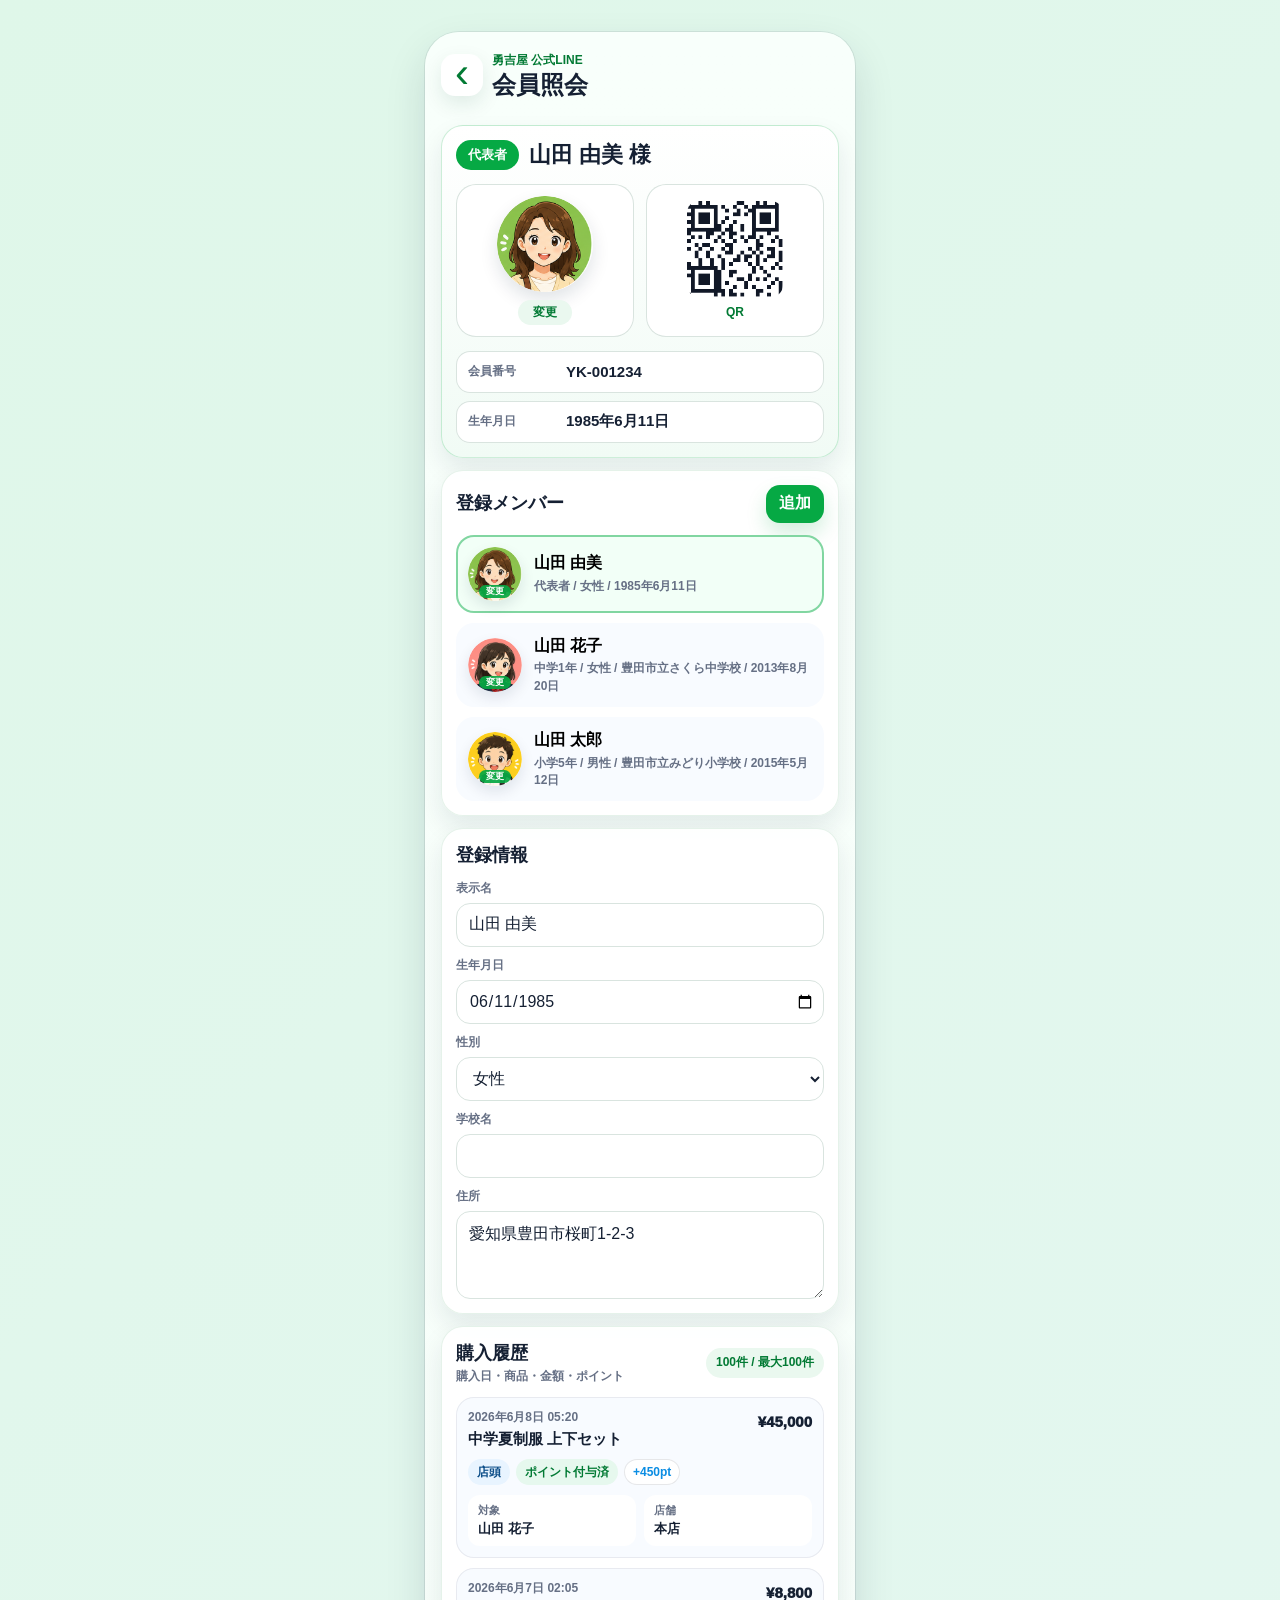
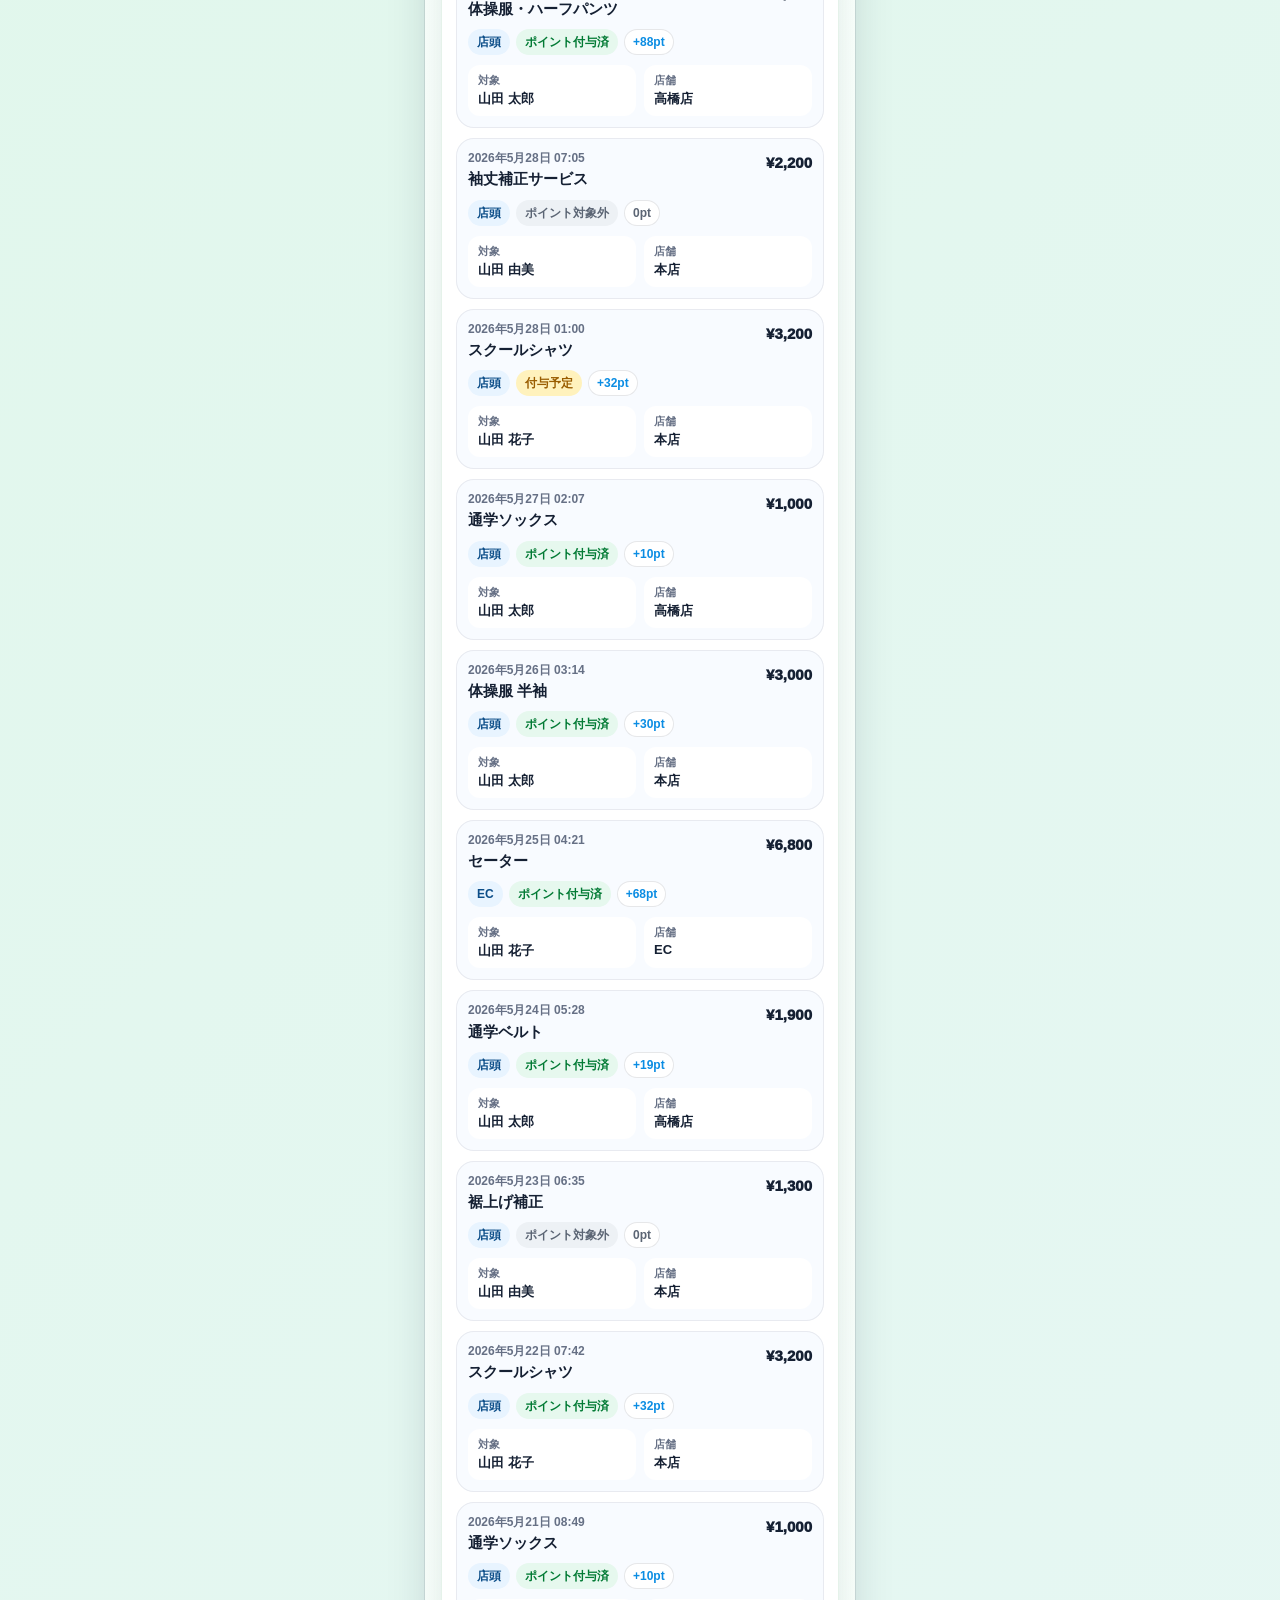
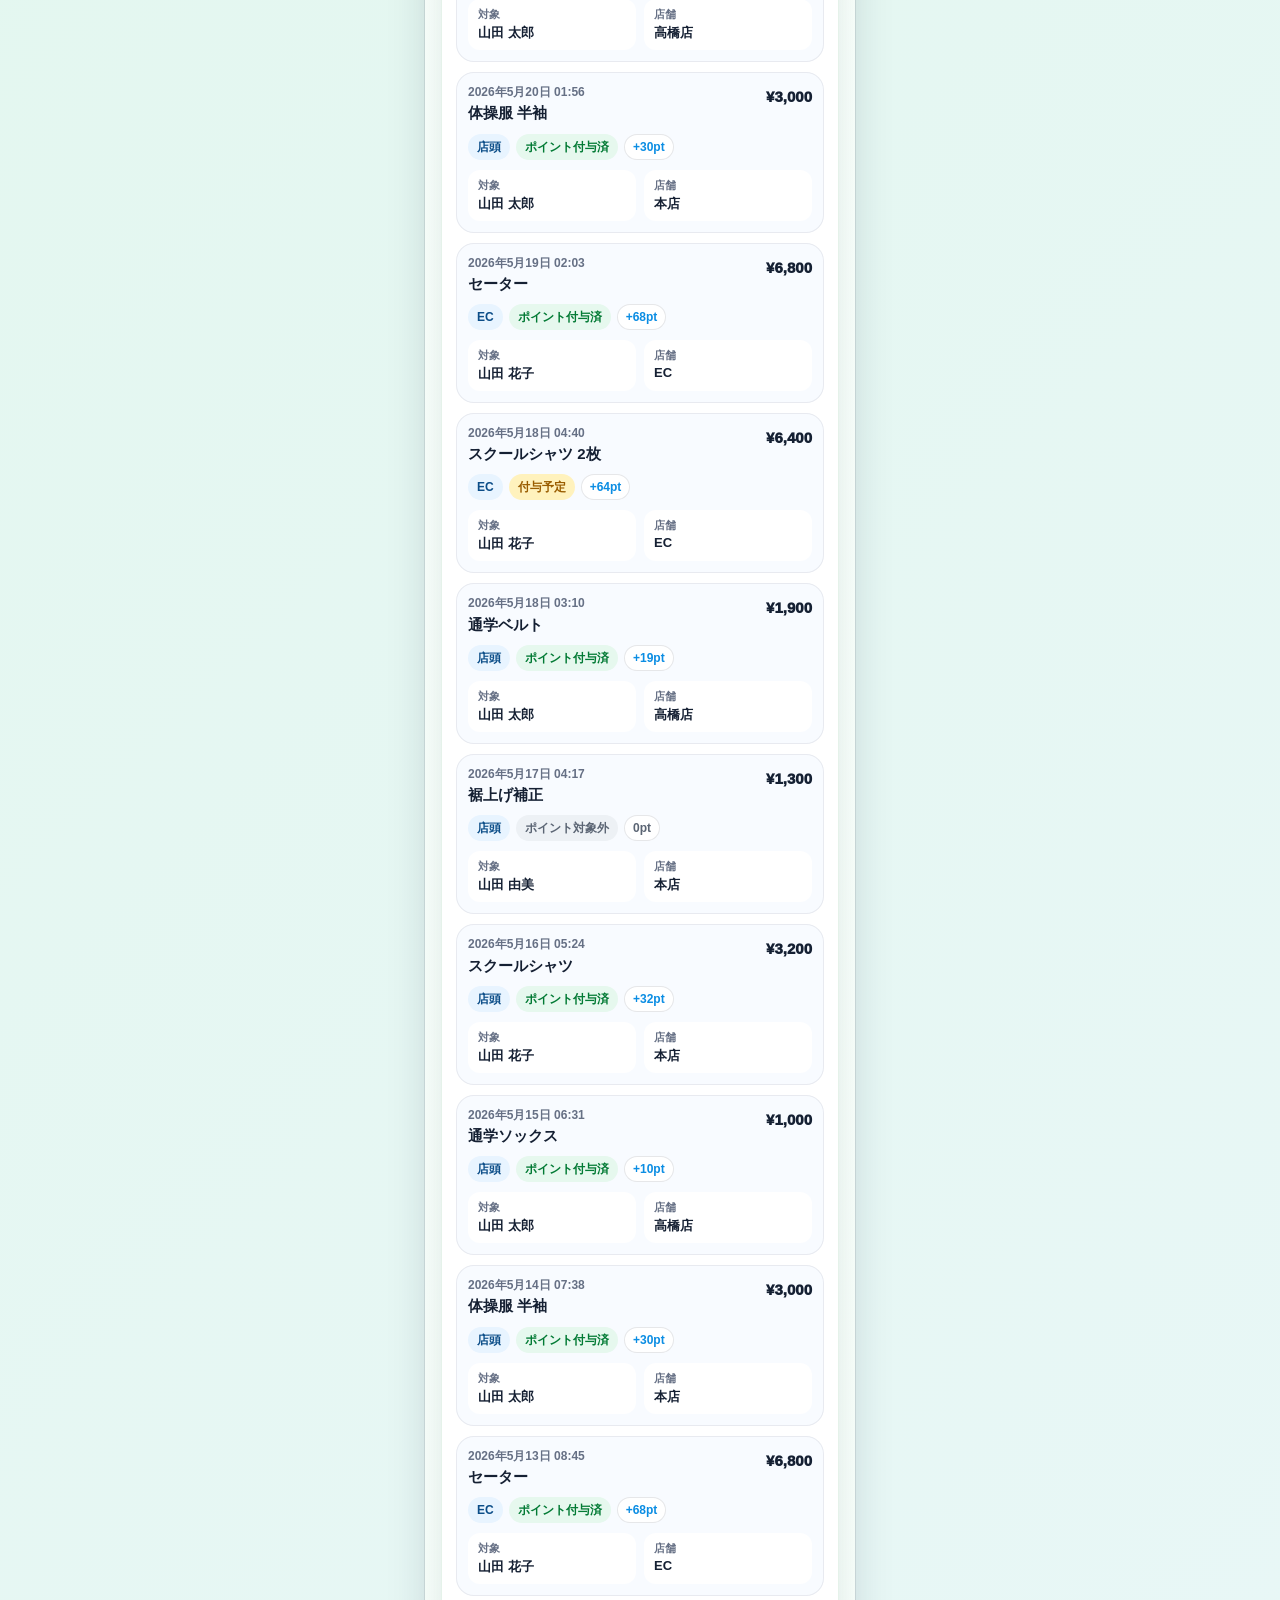
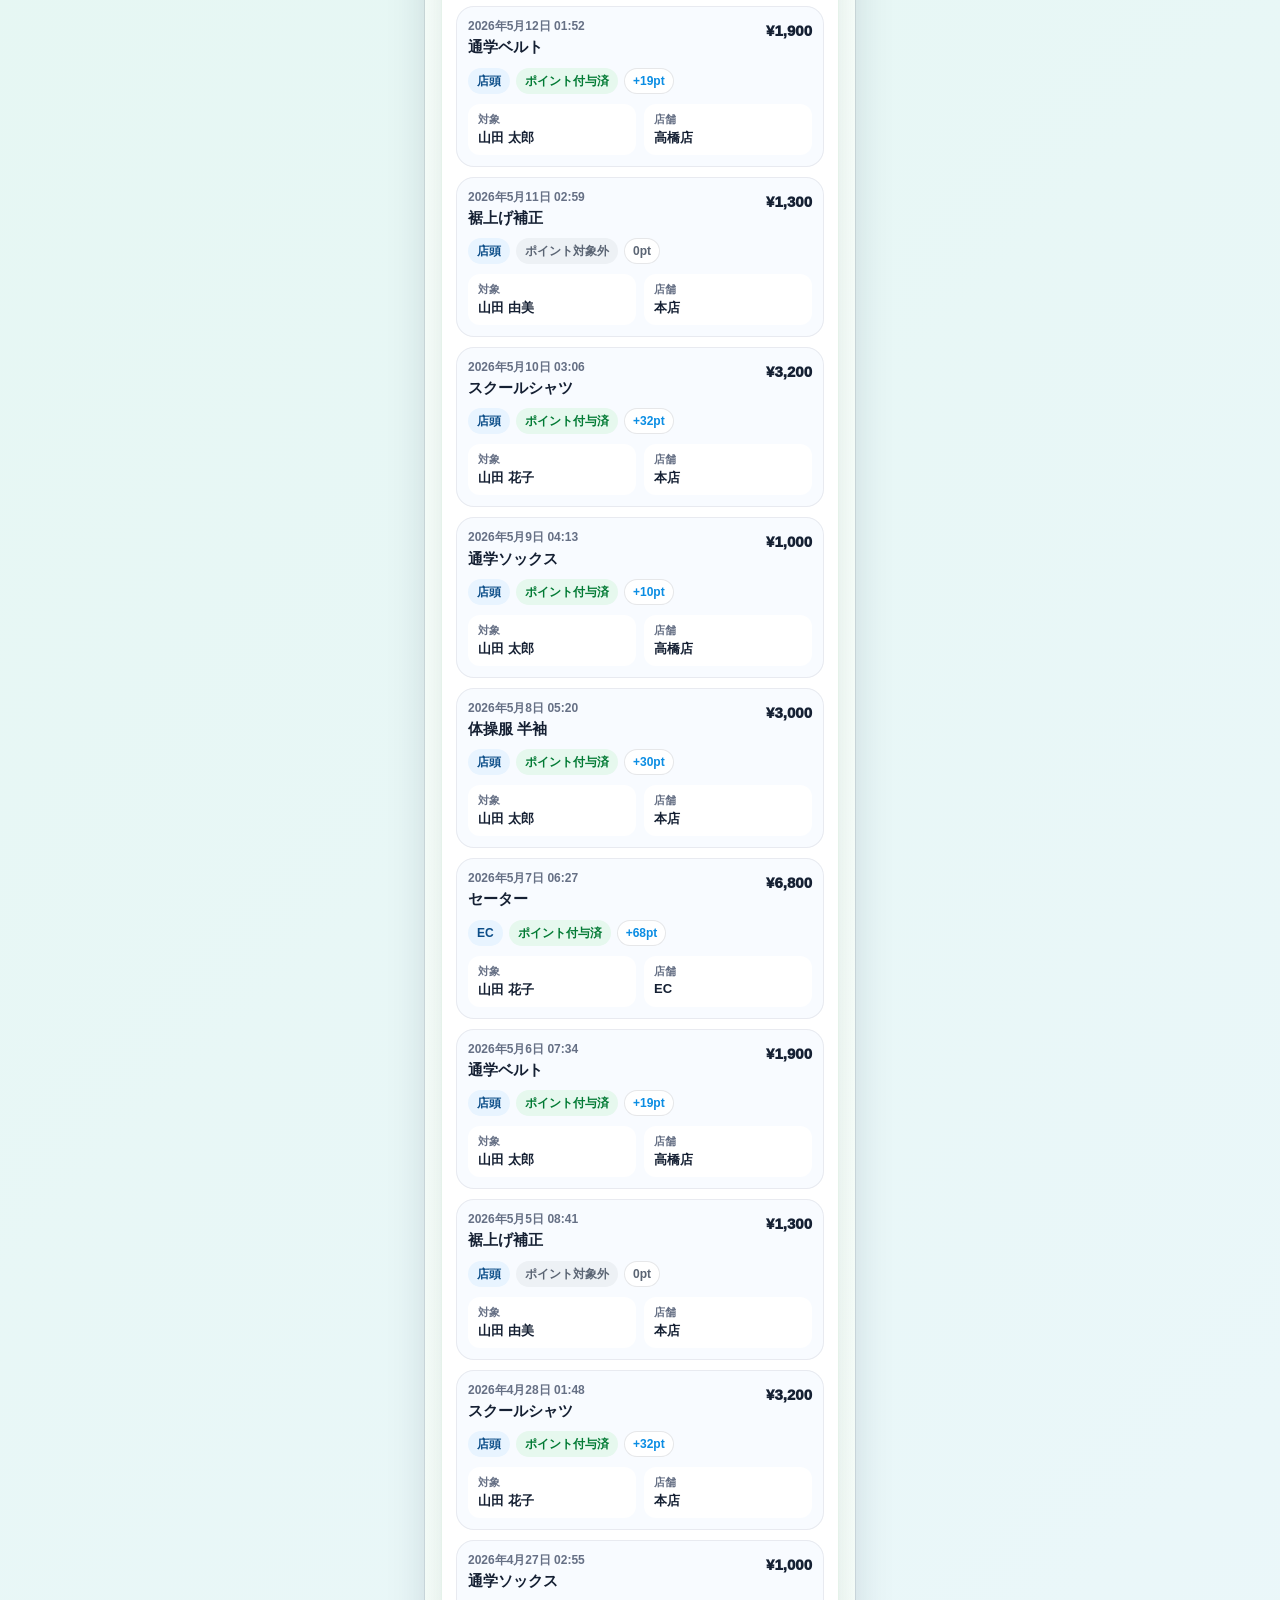
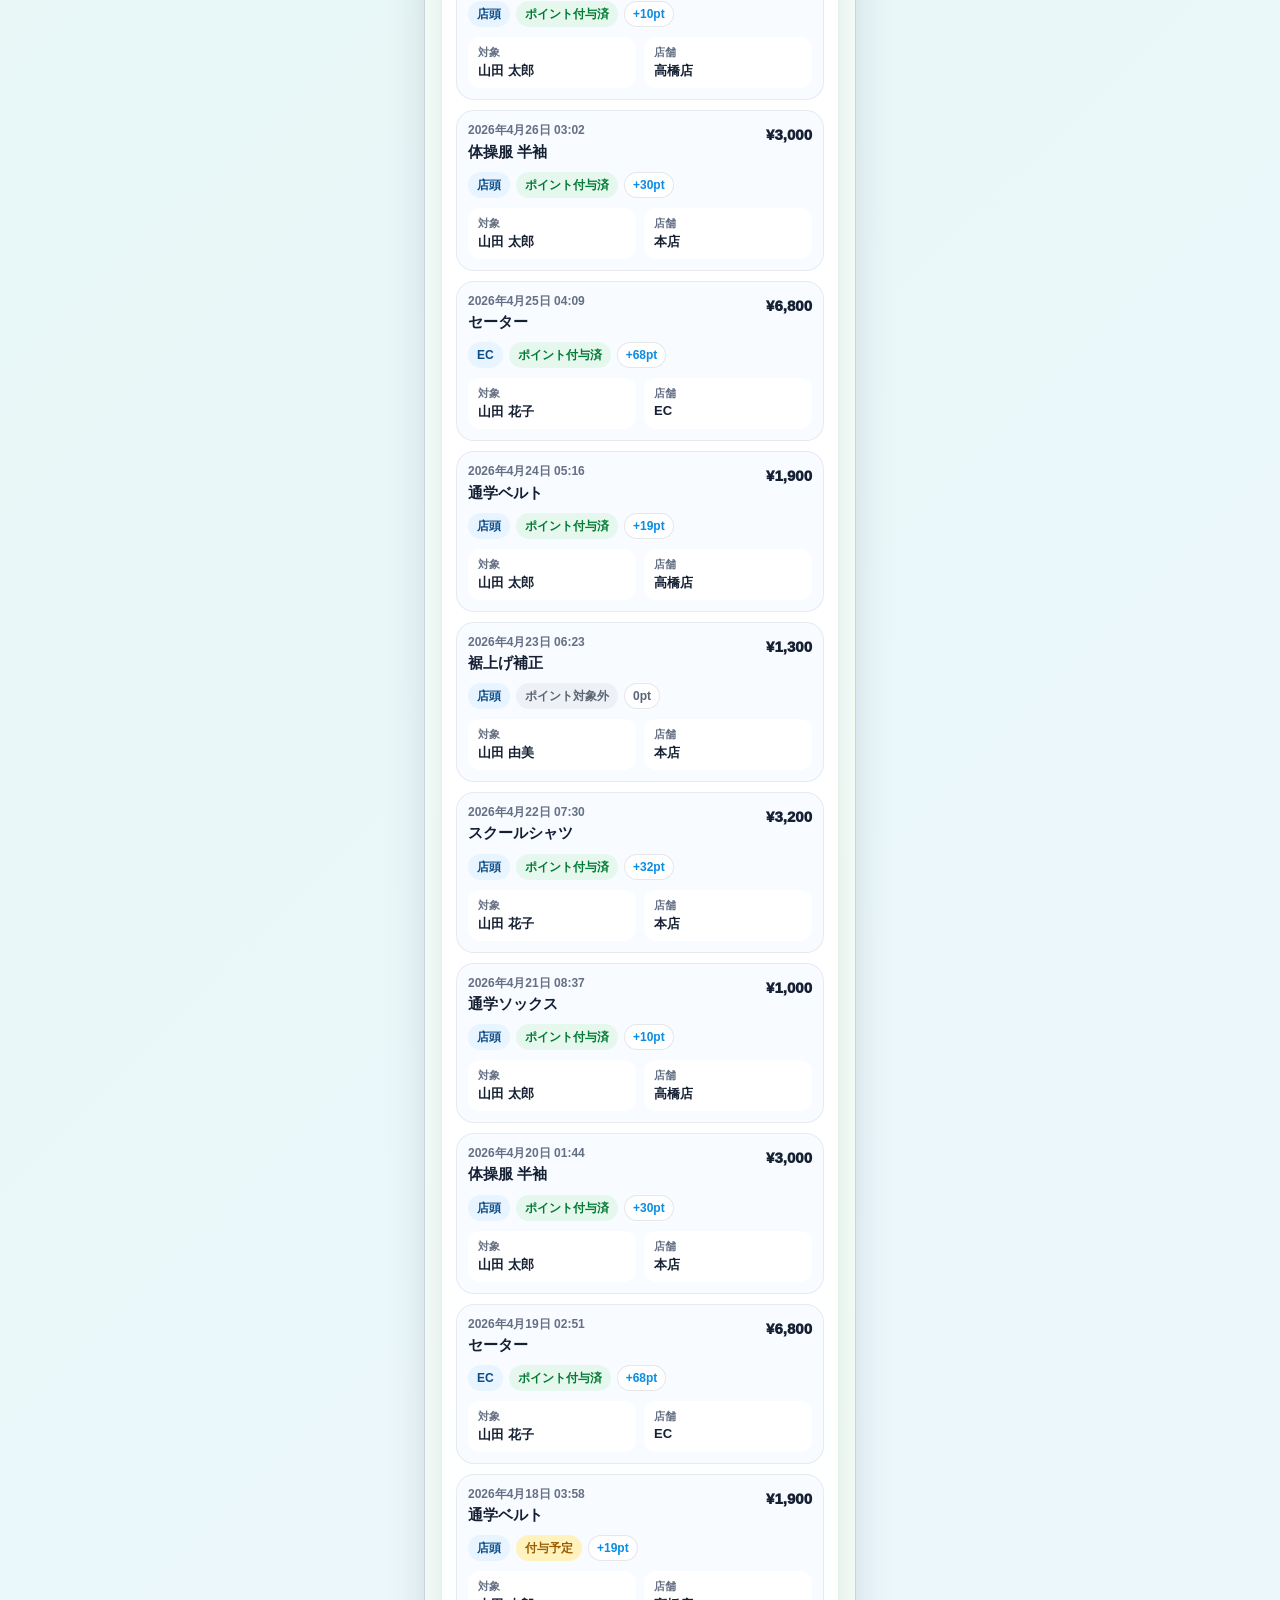
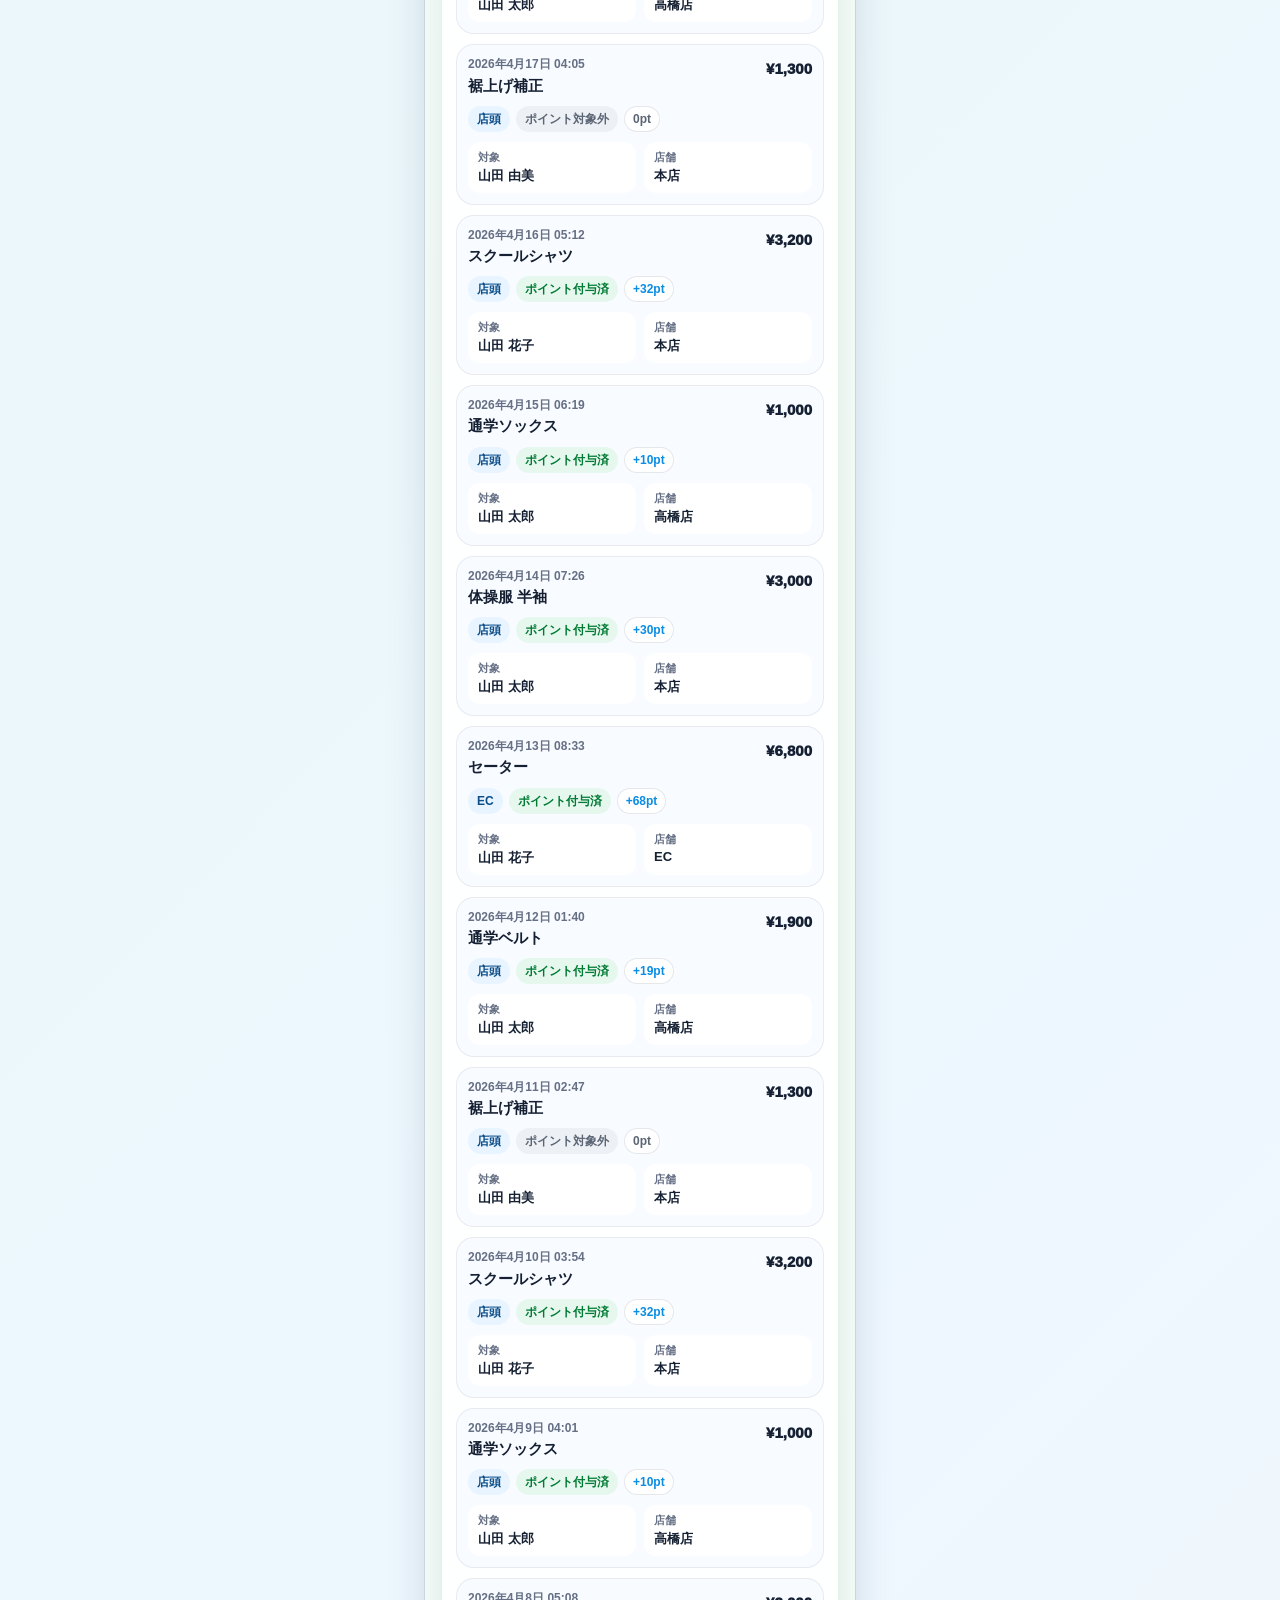
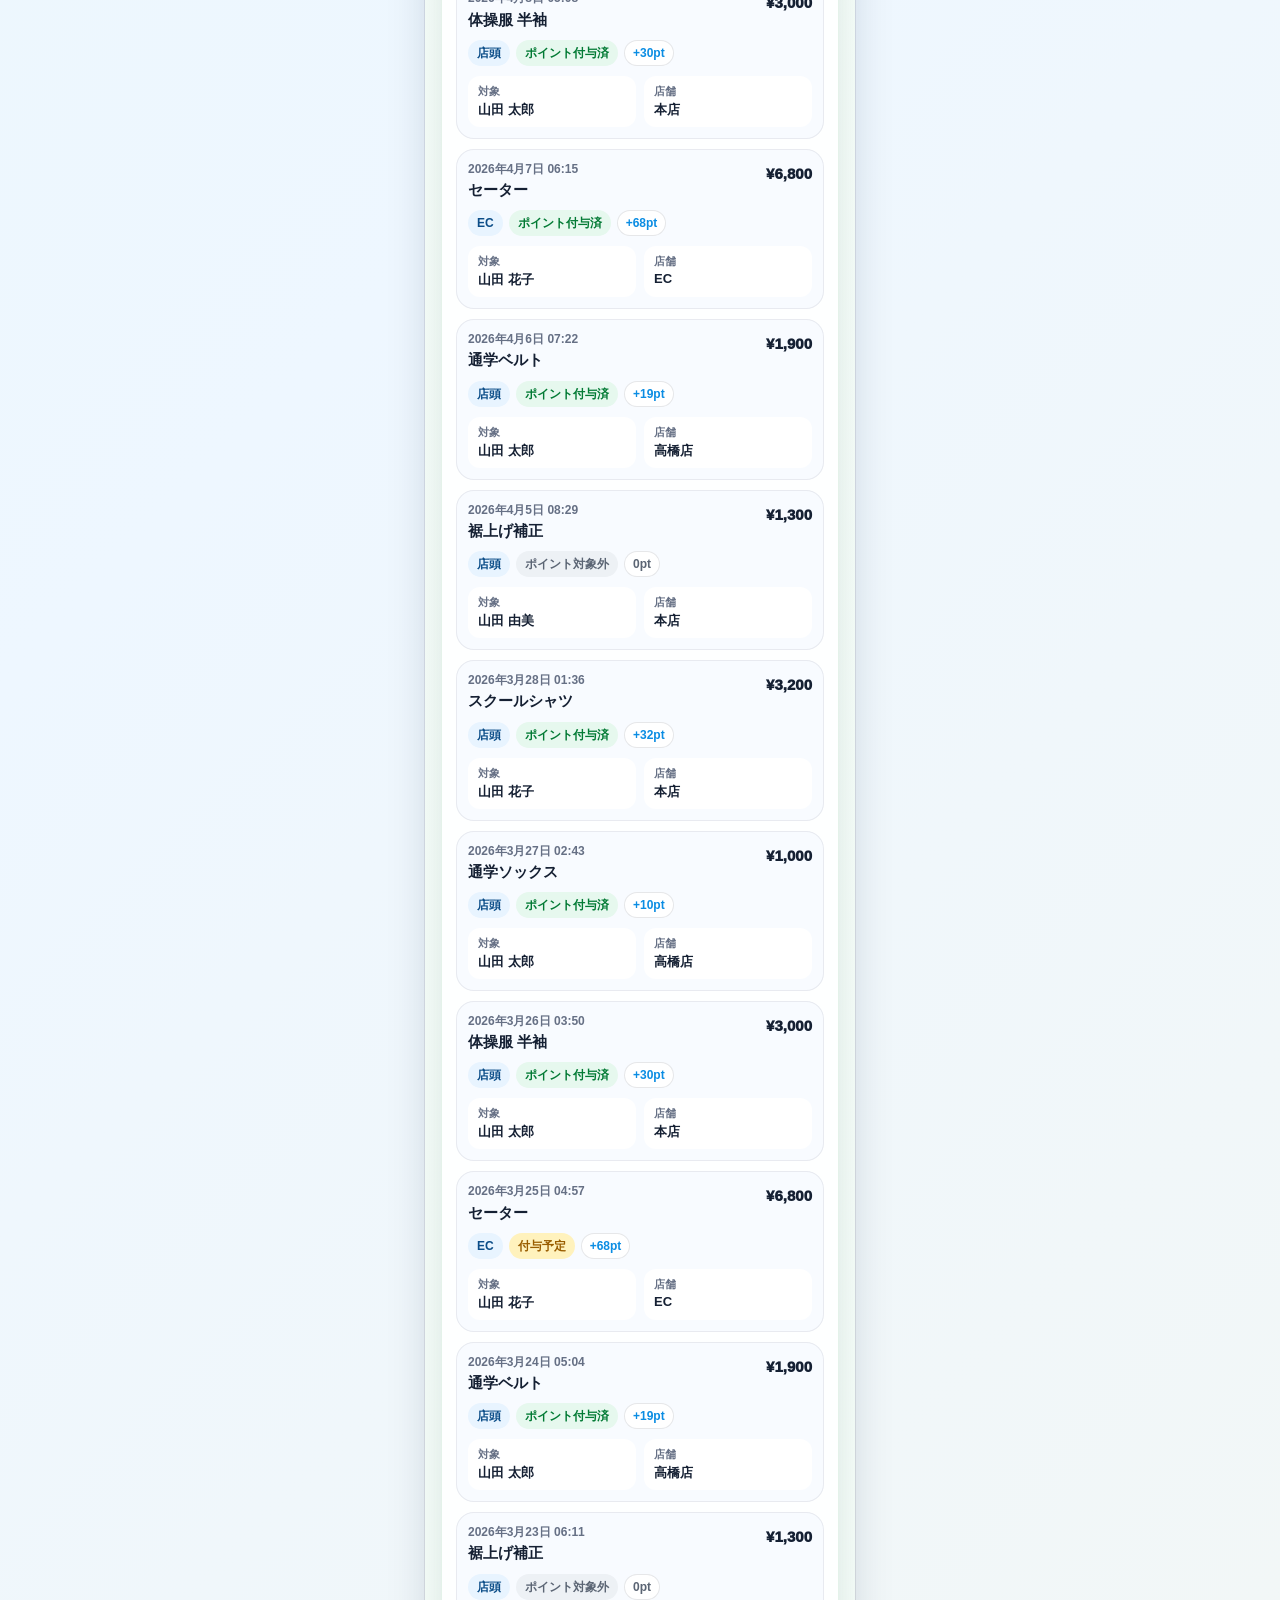
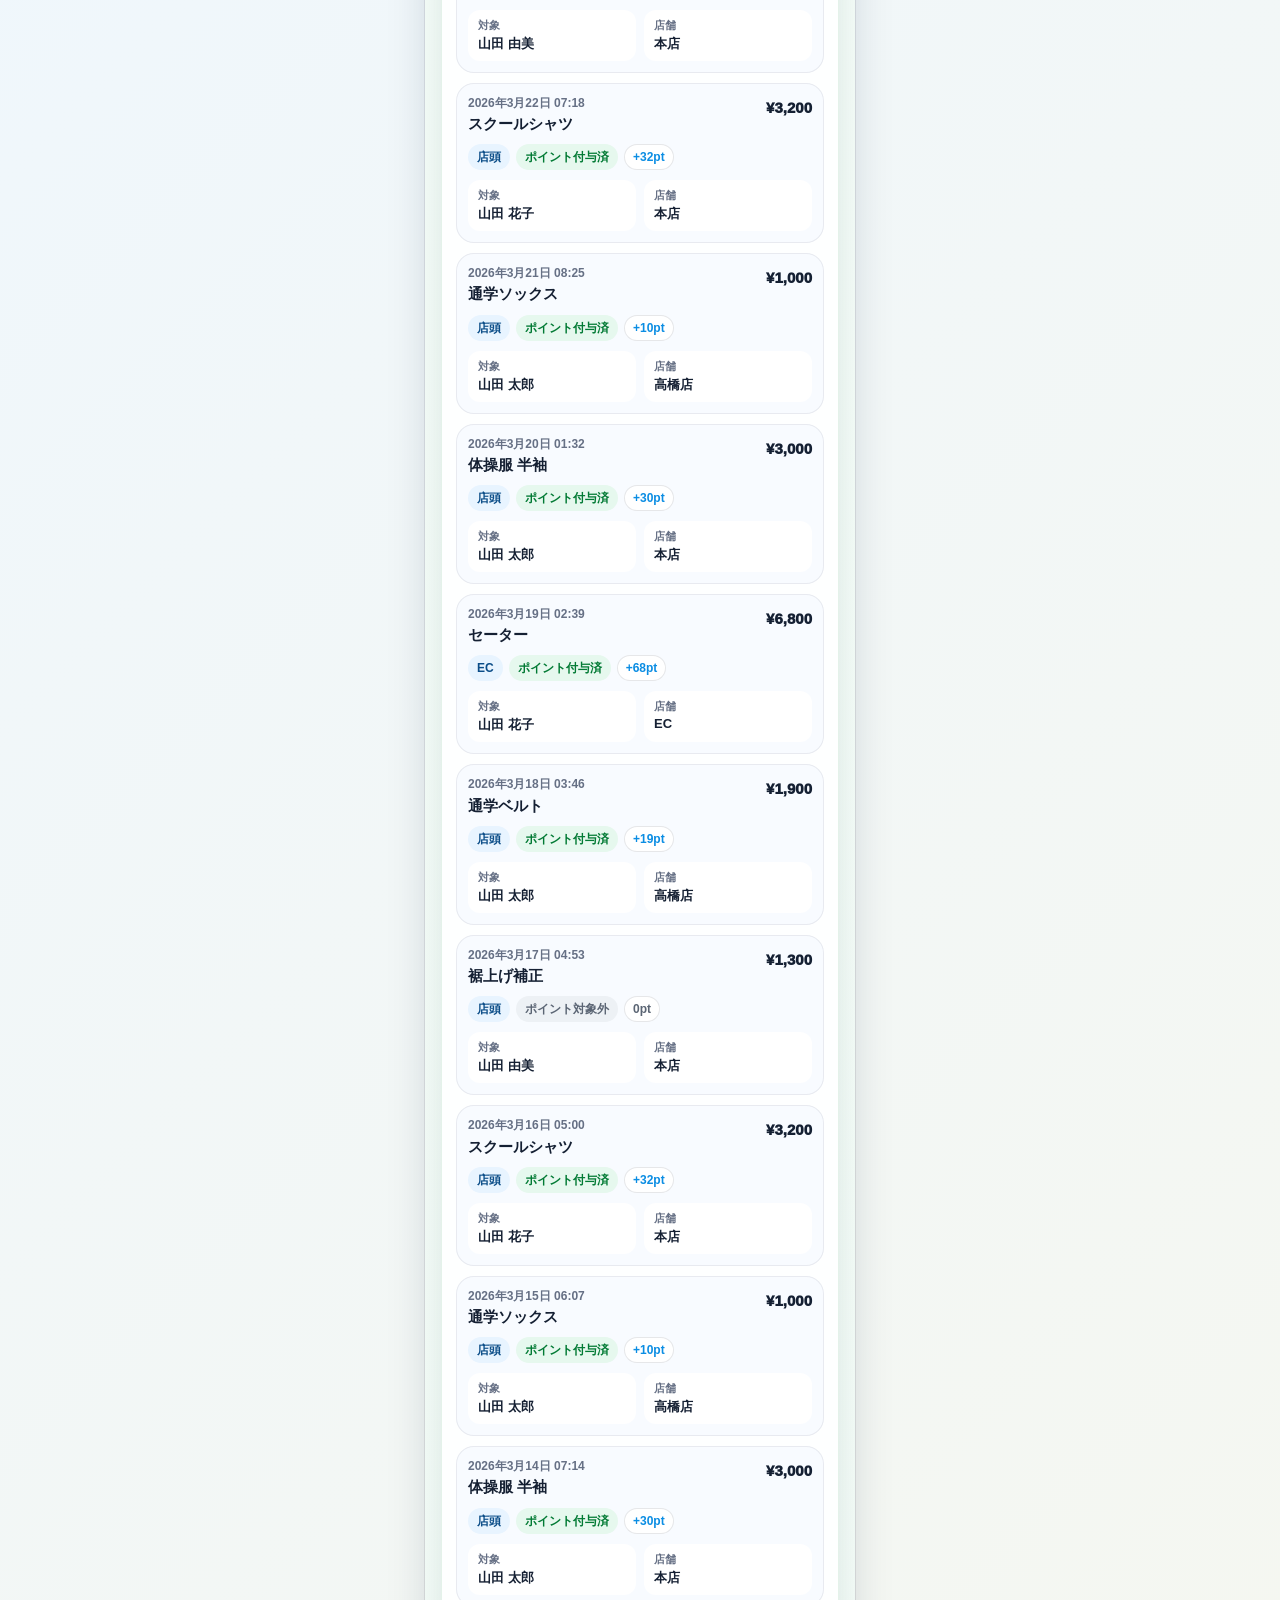
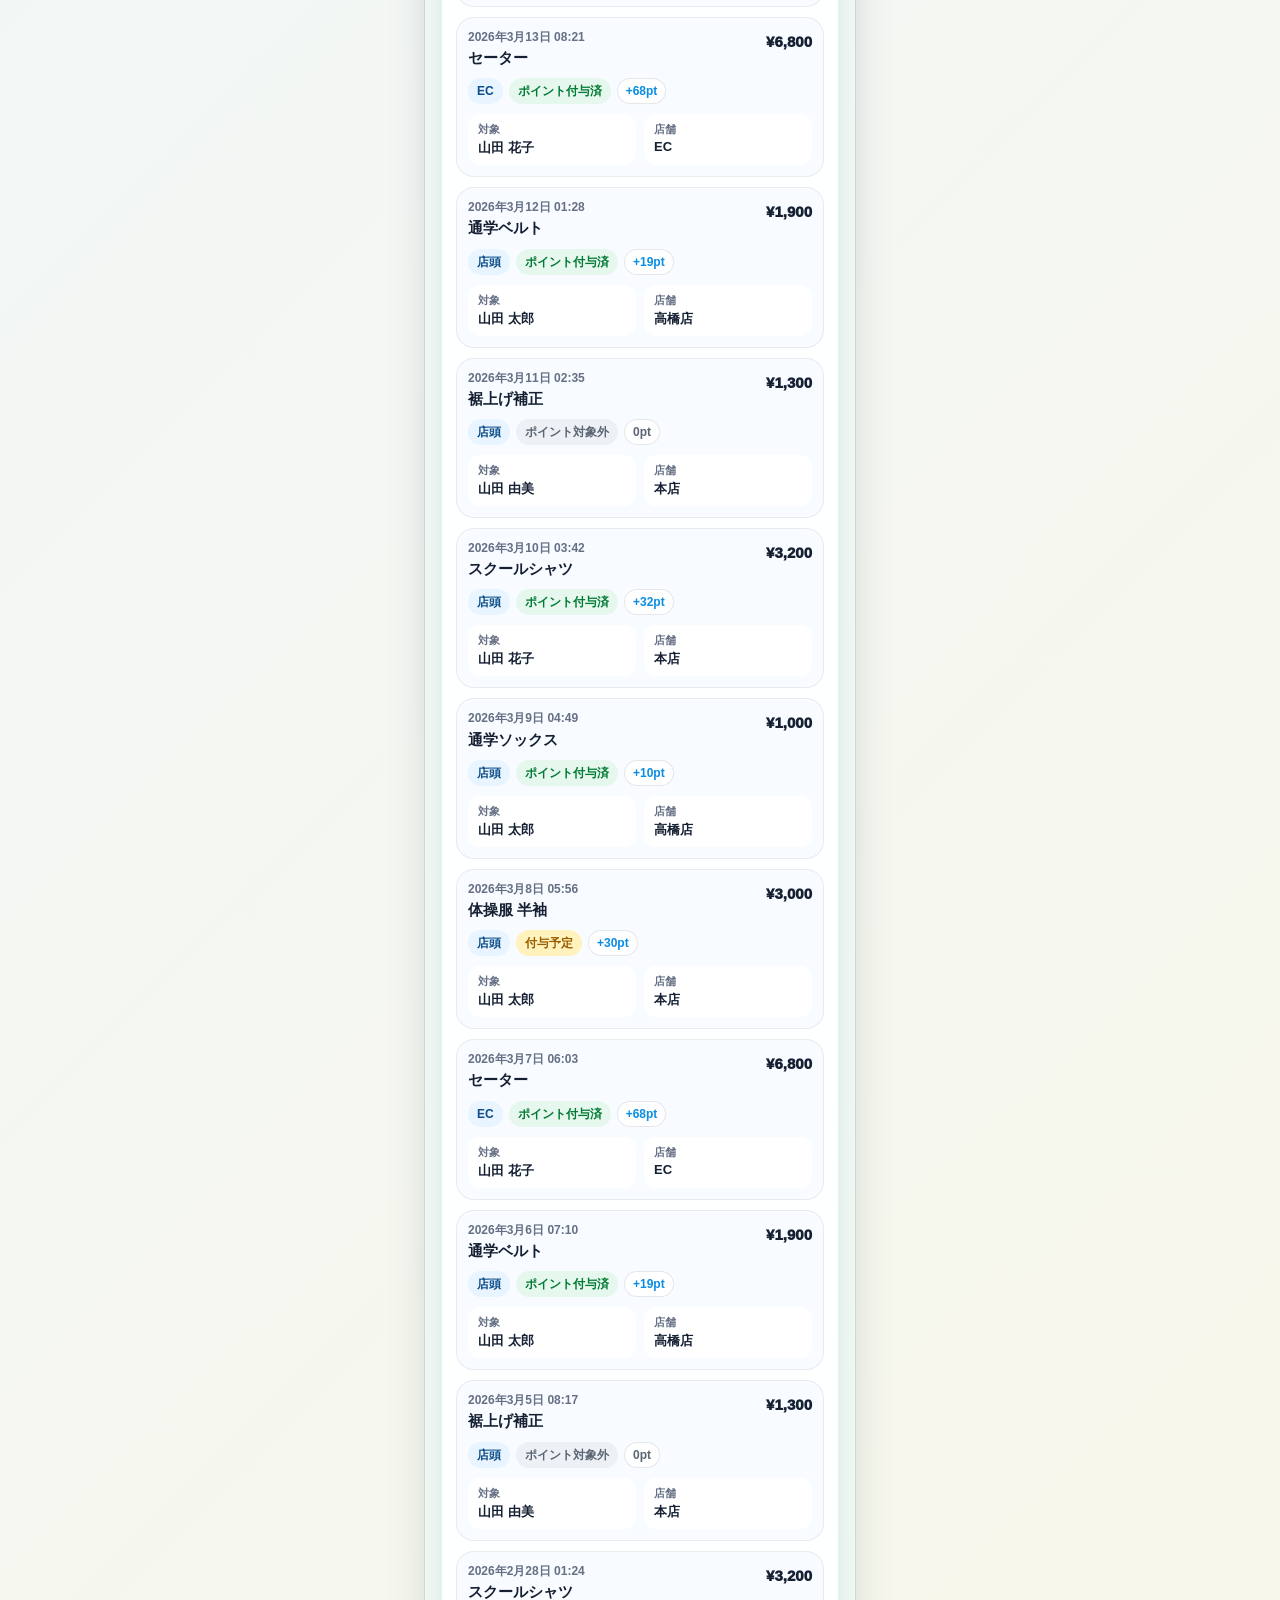
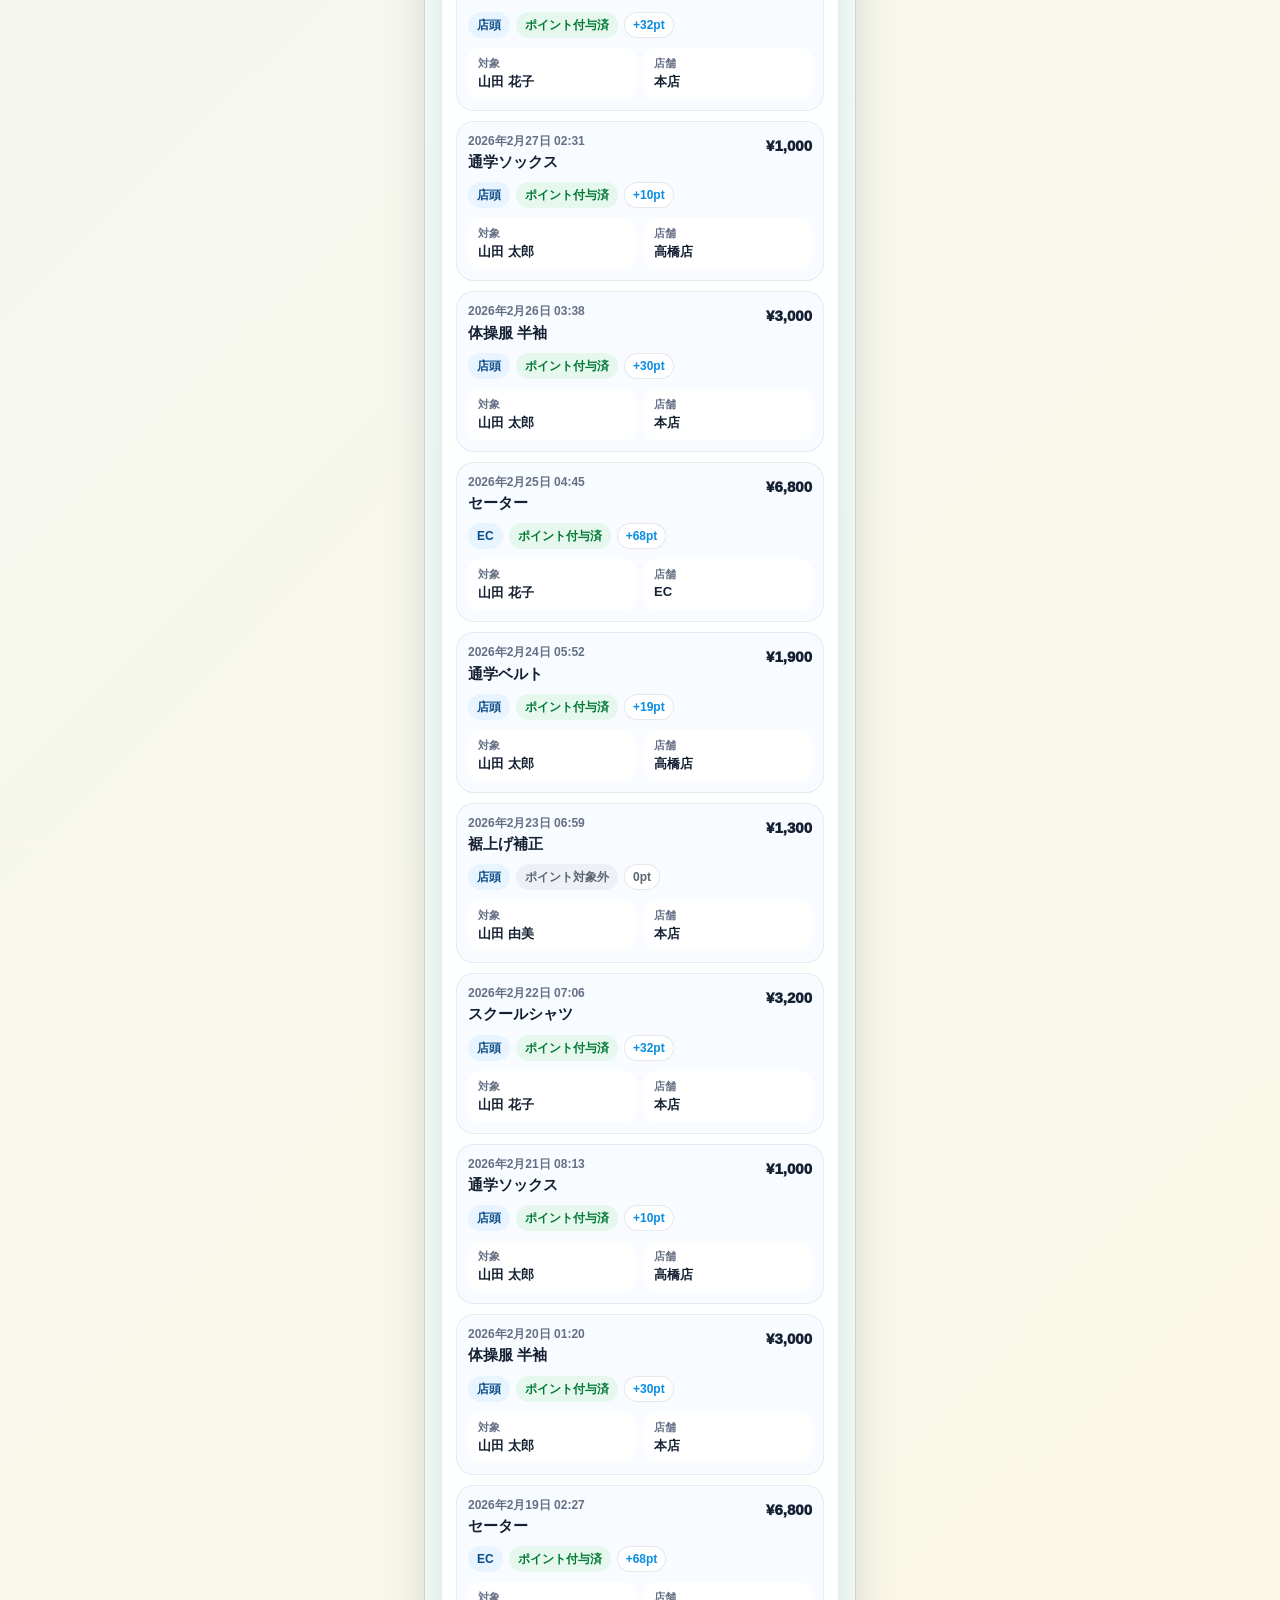
==== index.html @ 604f020c "Avoid external LIFF login redirects" ====
<!doctype html>
<html lang="ja">
  <head>
    <meta charset="utf-8" />
    <meta name="viewport" content="width=device-width, initial-scale=1, viewport-fit=cover" />
    <title>勇吉屋 公式LINE会員情報デモ</title>
    <meta name="robots" content="noindex, nofollow" />
    <link rel="icon" href="data:," />
    <link rel="stylesheet" href="./styles.css?v=20260613-line-browser-fix" />
    <script src="https://static.line-scdn.net/liff/edge/2/sdk.js"></script>
    <script src="./config.js?v=20260613-line-browser-fix"></script>
  </head>
  <body>
    <main class="phone-shell" aria-label="勇吉屋公式LINE">
      <header class="member-page-header">
        <button class="line-return-button" id="lineReturnButton" type="button" aria-label="LINEに戻る">
          <span aria-hidden="true">‹</span>
        </button>
        <div>
          <p class="header-kicker" id="liffStatus">勇吉屋 公式LINE</p>
          <h1>会員照会</h1>
        </div>
      </header>

      <section class="member-service-screen" id="memberServiceScreen" aria-label="会員照会">
        <section class="representative-card" aria-label="代表者枠">
          <div class="representative-head">
            <span class="representative-badge">代表者</span>
            <strong id="representativeName">山田 由美 様</strong>
          </div>

          <div class="representative-main">
            <button class="avatar-button" id="avatarOpenButton" type="button" aria-label="アイコンを変更">
              <span class="avatar-image-frame">
                <img id="representativeAvatar" src="./assets/avatars/avatar-04-guardian.png" alt="アイコン" />
              </span>
              <span class="avatar-change-label">変更</span>
            </button>

            <div class="qr-panel" aria-label="会員QR">
              <canvas id="qrCanvas" width="176" height="176"></canvas>
              <span>QR</span>
            </div>
          </div>

          <dl class="representative-details">
            <div>
              <dt>会員番号</dt>
              <dd id="memberNumberText">YK-001234</dd>
            </div>
            <div>
              <dt>生年月日</dt>
              <dd id="representativeBirthday">1985年6月11日</dd>
            </div>
          </dl>
        </section>

        <section class="member-section" aria-label="登録メンバー">
          <div class="section-title-row">
            <h2>登録メンバー</h2>
            <button class="mini-button" id="addMemberButton" type="button">追加</button>
          </div>
          <div class="member-list" id="memberList"></div>
        </section>

        <section class="edit-panel" aria-label="登録情報">
          <div class="section-title-row">
            <h2>登録情報</h2>
          </div>

          <div class="editor-grid">
            <label>
              <span>表示名</span>
              <input id="nameInput" type="text" autocomplete="name" />
            </label>
            <label>
              <span>生年月日</span>
              <input id="birthdayInput" type="date" />
            </label>
            <label>
              <span>性別</span>
              <select id="genderInput">
                <option value="女性">女性</option>
                <option value="男性">男性</option>
                <option value="未回答">未回答</option>
              </select>
            </label>
            <label>
              <span>学校名</span>
              <input id="schoolInput" type="text" />
            </label>
            <label>
              <span>住所</span>
              <textarea id="addressInput" rows="2" autocomplete="street-address" placeholder="住所を入力"></textarea>
            </label>
          </div>
        </section>

        <section class="purchase-history-section" aria-label="購入履歴">
          <div class="section-title-row">
            <div>
              <h2>購入履歴</h2>
              <p class="section-caption">購入日・商品・金額・ポイント</p>
            </div>
            <span class="purchase-history-count" id="purchaseHistoryCount">最大100件</span>
          </div>
          <div class="purchase-history-list" id="purchaseHistoryList"></div>
        </section>
      </section>

      <section class="points-screen" id="pointsScreen" aria-label="ポイントカード" hidden>
        <div class="points-phone">
          <header class="points-topbar">
            <button class="points-back" id="pointsCloseButton" type="button" aria-label="LINEに戻る">
              <span aria-hidden="true">‹</span>
            </button>
            <div>
              <p>勇吉屋ポイント</p>
              <h2>会員識別QR</h2>
            </div>
          </header>

          <section class="points-hero" aria-label="現在ポイント">
            <span class="points-label">現在のポイント</span>
            <strong id="pointBalanceText">1,250pt</strong>
            <span class="points-member" id="pointMemberText">山田 由美 様 / YK-001234</span>
          </section>

          <section class="customer-qr-card" aria-label="会員識別QR">
            <div class="qr-title-row">
              <div>
                <p>店頭で提示</p>
                <h3>このQRを店舗側が読み取ります</h3>
              </div>
              <span class="secure-badge">短時間有効</span>
            </div>
            <div class="large-qr-frame" id="largeQrFrame">
              <canvas id="pointsQrCanvas" width="244" height="244"></canvas>
              <span class="scan-beam" aria-hidden="true"></span>
            </div>
          </section>

          <section class="point-history-card" aria-label="ポイント履歴">
            <div class="section-title-row">
              <h3>ポイント履歴</h3>
              <span id="latestSyncText">リアルタイム反映</span>
            </div>
            <div class="point-history-list" id="pointHistoryList"></div>
          </section>
        </div>

        <div class="point-effect" id="pointEffect" hidden>
          <strong id="pointEffectText">+100pt</strong>
          <span>即時反映</span>
        </div>
      </section>

      <section class="reservation-screen" id="reservationScreen" aria-label="採寸予約" hidden>
        <div class="reservation-phone">
          <header class="points-topbar">
            <button class="points-back" id="reservationCloseButton" type="button" aria-label="LINEに戻る">
              <span aria-hidden="true">‹</span>
            </button>
            <div>
              <p>勇吉屋 採寸予約</p>
              <h2>予約状況・予約</h2>
            </div>
          </header>

          <section class="reservation-card reservation-status-card" aria-label="予約状況">
            <div class="section-title-row">
              <div>
                <h3><span class="section-title-icon" aria-hidden="true">📅</span>予約状況欄</h3>
                <p class="section-caption">予約の確認とキャンセル</p>
              </div>
              <button class="refresh-reservations-button" id="refreshReservationsButton" type="button">更新</button>
            </div>
            <div class="reservation-status-list" id="reservationStatusList"></div>
          </section>

          <section class="reservation-card" aria-label="予約内容">
            <div class="section-title-row">
              <div>
                <h3><span class="section-title-icon" aria-hidden="true">🕒</span>予約欄</h3>
                <p class="section-caption">空いている1時間枠を選択</p>
              </div>
              <span class="reservation-note-chip"><span aria-hidden="true">◎</span> 空き枠</span>
            </div>
            <div class="reservation-form-grid">
              <label>
                <span class="reservation-field-label"><span aria-hidden="true">👤</span>対象のお子さま</span>
                <select id="reservationMemberInput"></select>
              </label>
              <label>
                <span class="reservation-field-label"><span aria-hidden="true">🏬</span>店舗</span>
                <select id="reservationStoreInput"></select>
              </label>
              <label>
                <span class="reservation-field-label"><span aria-hidden="true">📆</span>予約日</span>
                <input id="reservationDateInput" type="date" />
              </label>
            </div>

            <div class="slot-head">
              <h3><span aria-hidden="true">🕒</span>1時間枠</h3>
              <span id="slotSummaryText">空き枠を確認中</span>
            </div>
            <div class="slot-grid" id="slotGrid"></div>

            <label class="reservation-note-label">
              <span class="reservation-field-label"><span aria-hidden="true">✎</span>連絡メモ</span>
              <textarea id="reservationNoteInput" rows="3" placeholder="制服の種類、来店人数など"></textarea>
            </label>

            <button class="confirm-reservation-button" id="confirmReservationButton" type="button" disabled>
              この時間で予約する
            </button>

            <div class="reservation-result-panel" id="reservationConfirmation" aria-label="予約結果" hidden>
              <div class="confirmation-mark" aria-hidden="true">✓</div>
              <div>
                <p class="confirmation-kicker" id="reservationResultKicker">待機中</p>
                <h3 id="reservationConfirmedTime">予約後にここへ表示</h3>
              </div>
              <dl class="confirmation-details" id="reservationConfirmationDetails"></dl>
              <div class="line-send-status" id="lineSendStatus">最新の操作結果を表示します</div>
              <button class="send-line-button" id="sendLineMessageButton" type="button" disabled>
                LINEメッセージを再送
              </button>
            </div>
          </section>

        </div>
      </section>

      <section class="measurement-records-screen" id="measurementRecordsScreen" aria-label="採寸履歴" hidden>
        <div class="measurement-records-phone">
          <header class="points-topbar">
            <button class="points-back" id="measurementRecordsCloseButton" type="button" aria-label="LINEに戻る">
              <span aria-hidden="true">‹</span>
            </button>
            <div>
              <p>勇吉屋 採寸履歴</p>
              <h2>採寸記録</h2>
            </div>
          </header>

          <section class="measurement-record-card measurement-records-hero" aria-label="採寸履歴概要">
            <div>
              <span class="record-sync-badge">LINE会員ページ</span>
              <h3>家族ごとの購入・採寸履歴</h3>
              <p>誰が、何を、いつ、いくらで購入したかと、その時の採寸値を確認できます。</p>
            </div>
            <strong id="measurementRecordsCountText">0件</strong>
          </section>

          <section class="measurement-record-card measurement-latest-card" aria-label="最新の採寸情報">
            <div class="section-title-row">
              <div>
                <h3><span class="section-title-icon" aria-hidden="true">📏</span>最新の採寸情報</h3>
                <p class="section-caption">メンバーごとの最新寸法</p>
              </div>
            </div>
            <div class="measurement-latest-list" id="measurementLatestList"></div>
          </section>

          <section class="measurement-record-card" aria-label="会員絞り込み">
            <div class="section-title-row">
              <div>
                <h3>会員で見る</h3>
                <p class="section-caption">会員アイコンから履歴を絞り込み</p>
              </div>
            </div>
            <div class="measurement-member-filters" id="measurementMemberFilters"></div>
          </section>

          <section class="measurement-record-card measurement-history-card" aria-label="購入採寸履歴">
            <div class="measurement-history-head">
              <h3><span class="section-title-icon" aria-hidden="true">↻</span>履歴欄</h3>
              <span>新しい順</span>
            </div>
            <div class="measurement-records-page-list" id="measurementRecordsPageList"></div>
          </section>
        </div>
      </section>

      <section class="coupon-screen" id="couponScreen" aria-label="クーポン" hidden>
        <div class="coupon-phone">
          <header class="points-topbar">
            <button class="points-back" id="couponCloseButton" type="button" aria-label="LINEに戻る">
              <span aria-hidden="true">‹</span>
            </button>
            <div>
              <p>勇吉屋 クーポン</p>
              <h2 id="couponScreenTitle">LINEデビューキャンペーン</h2>
            </div>
          </header>

          <section class="coupon-ticket" aria-label="勇吉屋公式LINEデビューキャンペーン クーポン券">
            <div class="coupon-ticket-top">
              <span>公式LINE限定</span>
              <strong id="couponBenefitLabel">10% OFF</strong>
            </div>

            <div class="coupon-ticket-main">
              <p class="coupon-kicker" id="couponKicker">勇吉屋公式LINEデビューキャンペーン</p>
              <h3 id="couponName">全商品10％引き</h3>
              <p class="coupon-lead">店頭でこの画面を提示してください。</p>

              <div class="coupon-code-panel">
                <span>クーポンコード</span>
                <strong id="couponCode">LINE10-202607</strong>
              </div>

              <div class="coupon-qr-row">
                <div class="coupon-qr-frame">
                  <img id="couponQrImage" src="./assets/coupons/line10-202607-qr.png" alt="クーポンQR LINE10-202607" />
                </div>
                <dl class="coupon-meta">
                  <div>
                    <dt>有効期限</dt>
                    <dd id="couponValidTo">2026年7月31日まで</dd>
                  </div>
                  <div>
                    <dt>対象</dt>
                    <dd id="couponTarget">全商品</dd>
                  </div>
                </dl>
              </div>
            </div>
          </section>

          <section class="coupon-terms-card" aria-label="クーポン利用条件">
            <h3>ご利用条件</h3>
            <ul>
              <li>1会計につき1回ご利用いただけます。</li>
              <li>他の割引・クーポンとの併用はできません。</li>
              <li>一部対象外商品がある場合は店頭でご案内します。</li>
            </ul>
          </section>
        </div>
      </section>

      <section class="avatar-sheet" id="avatarSheet" aria-label="アイコン変更" hidden>
        <div class="avatar-sheet-panel">
          <div class="section-title-row">
            <h2 id="avatarSheetTitle">アイコン変更</h2>
            <button class="sheet-close" id="avatarCloseButton" type="button">閉じる</button>
          </div>
          <div class="avatar-actions">
            <label class="photo-button">
              写真を選ぶ
              <input id="photoInput" type="file" accept="image/*" />
            </label>
          </div>
          <div class="avatar-grid" id="avatarGrid"></div>
        </div>
      </section>
    </main>

    <script src="./app.js?v=20260613-line-browser-fix"></script>
  </body>
</html>
---- styles.css ----
:root {
  color-scheme: light;
  --green: #06a944;
  --green-dark: #027a34;
  --green-soft: #eaf8ef;
  --ink: #152033;
  --muted: #667085;
  --line: #d9e4df;
  --paper: #ffffff;
  --panel: #f7fbf8;
  --shadow: 0 18px 40px rgba(12, 34, 58, 0.13);
  font-family: -apple-system, BlinkMacSystemFont, "Hiragino Sans", "Hiragino Kaku Gothic ProN", "Yu Gothic", Meiryo, sans-serif;
}

* {
  box-sizing: border-box;
}

html {
  background: linear-gradient(135deg, #dff7e9 0%, #eef7ff 52%, #fff7dc 100%);
}

body {
  margin: 0;
  color: var(--ink);
  min-height: 100vh;
}

body.sheet-open,
body.points-open,
body.reservation-open,
body.measurement-records-open,
body.coupon-open {
  overflow: hidden;
}

button,
input,
select,
textarea {
  font: inherit;
}

button {
  cursor: pointer;
}

a {
  color: inherit;
  text-decoration: none;
}

h1,
h2,
p,
dl,
dd {
  margin: 0;
}

.phone-shell {
  width: min(100%, 430px);
  min-height: 100vh;
  margin: 0 auto;
  padding: max(12px, env(safe-area-inset-top)) 16px 24px;
  background: linear-gradient(180deg, #f8fffb 0%, #eef8f3 100%);
  box-shadow: 0 0 0 1px rgba(15, 23, 42, 0.08), var(--shadow);
}

.member-page-header {
  display: grid;
  grid-template-columns: 42px minmax(0, 1fr);
  align-items: center;
  gap: 9px;
  padding: 8px 0 14px;
}

.line-return-button {
  width: 42px;
  height: 42px;
  display: grid;
  place-items: center;
  border: 0;
  border-radius: 14px;
  padding: 0;
  color: var(--green-dark);
  background: white;
  box-shadow: 0 8px 20px rgba(10, 72, 50, 0.1);
}

.line-return-button span {
  font-size: 42px;
  line-height: 1;
  transform: translateY(-2px);
}

.header-kicker {
  color: var(--green-dark);
  font-size: 12px;
  font-weight: 800;
  letter-spacing: 0;
}

h1 {
  margin-top: 2px;
  font-size: 24px;
  line-height: 1.15;
}

h2 {
  font-size: 18px;
  line-height: 1.35;
}

h3 {
  margin: 0;
  font-size: 17px;
  line-height: 1.35;
}

.member-service-screen[hidden] {
  display: none;
}

.service-topbar {
  display: grid;
  grid-template-columns: 44px minmax(0, 1fr);
  align-items: center;
  gap: 9px;
  padding: 2px 0 2px;
}

.service-topbar p {
  color: var(--green-dark);
  font-size: 12px;
  font-weight: 900;
}

.service-topbar h2 {
  margin-top: 2px;
  font-size: 24px;
  line-height: 1.15;
}

.representative-card,
.member-section,
.edit-panel,
.purchase-history-section {
  margin-top: 12px;
  padding: 14px;
  border: 1px solid rgba(2, 130, 54, 0.1);
  border-radius: 22px;
  background: rgba(255, 255, 255, 0.92);
  box-shadow: 0 12px 26px rgba(12, 34, 58, 0.09);
}

.representative-card {
  border-color: rgba(6, 169, 68, 0.2);
  background: linear-gradient(180deg, #ffffff 0%, #f1fbf5 100%);
}

.representative-head {
  display: grid;
  grid-template-columns: auto minmax(0, 1fr);
  align-items: center;
  gap: 10px;
}

.representative-head strong {
  min-width: 0;
  font-size: 22px;
  line-height: 1.25;
  overflow-wrap: anywhere;
}

.representative-badge {
  display: inline-flex;
  align-items: center;
  justify-content: center;
  min-height: 30px;
  padding: 0 12px;
  border-radius: 999px;
  color: white;
  background: var(--green);
  font-size: 13px;
  font-weight: 900;
  white-space: nowrap;
}

.representative-main {
  display: grid;
  grid-template-columns: minmax(0, 1fr) minmax(0, 1fr);
  gap: 12px;
  align-items: stretch;
  margin-top: 14px;
}

.avatar-button,
.qr-panel {
  min-width: 0;
  min-height: 150px;
  display: grid;
  place-items: center;
  align-content: center;
  gap: 8px;
  border-radius: 20px;
  background: var(--paper);
  box-shadow: inset 0 0 0 1px var(--line);
}

.avatar-button {
  border: 0;
  padding: 12px;
  color: var(--green-dark);
  font-size: 12px;
  font-weight: 900;
}

.avatar-image-frame,
.member-avatar-frame,
.avatar-option-frame {
  display: block;
  overflow: hidden;
  border-radius: 50%;
  background: transparent;
}

.avatar-image-frame {
  width: 96px;
  height: 96px;
  box-shadow: 0 8px 18px rgba(12, 34, 58, 0.12);
}

.avatar-image-frame img,
.member-avatar-frame img,
.avatar-option-frame img {
  display: block;
  width: 100%;
  height: 100%;
  object-fit: cover;
  object-position: center;
}

.avatar-change-label {
  display: inline-flex;
  justify-content: center;
  min-width: 54px;
  padding: 4px 10px;
  border-radius: 999px;
  background: var(--green-soft);
}

.qr-panel {
  padding: 12px;
  color: var(--green-dark);
  font-size: 12px;
  font-weight: 900;
}

#qrCanvas {
  display: block;
  width: 96px;
  height: 96px;
  border-radius: 12px;
  background: white;
}

.representative-details {
  display: grid;
  gap: 8px;
  margin-top: 14px;
}

.representative-details div {
  display: grid;
  grid-template-columns: 88px minmax(0, 1fr);
  align-items: center;
  gap: 10px;
  min-height: 42px;
  padding: 9px 12px;
  border-radius: 14px;
  background: #ffffff;
  box-shadow: inset 0 0 0 1px var(--line);
}

.representative-details dt {
  color: var(--muted);
  font-size: 12px;
  font-weight: 900;
}

.representative-details dd {
  min-width: 0;
  font-size: 15px;
  font-weight: 900;
  overflow-wrap: anywhere;
}

.section-title-row {
  display: flex;
  align-items: center;
  justify-content: space-between;
  gap: 12px;
  margin-bottom: 12px;
}

.section-title-row > div {
  min-width: 0;
}

.section-title-row h3,
.measurement-history-head h3 {
  display: inline-flex;
  align-items: center;
  gap: 8px;
  min-width: 0;
}

.section-title-icon {
  flex: 0 0 auto;
  width: 30px;
  height: 30px;
  display: inline-grid;
  place-items: center;
  border-radius: 999px;
  color: var(--green-dark);
  background: #effbf4;
  font-size: 15px;
  font-weight: 1000;
  line-height: 1;
  box-shadow: inset 0 0 0 1px rgba(6, 169, 68, 0.16);
}

.mini-button,
.photo-button,
.sheet-close {
  min-width: 58px;
  min-height: 38px;
  display: inline-flex;
  align-items: center;
  justify-content: center;
  border: 0;
  border-radius: 14px;
  padding: 0 13px;
  color: white;
  background: var(--green);
  font-weight: 900;
  box-shadow: 0 10px 20px rgba(6, 169, 68, 0.18);
}

.sheet-close {
  color: var(--green-dark);
  background: var(--green-soft);
  box-shadow: none;
}

.photo-button input {
  display: none;
}

.member-list {
  display: grid;
  gap: 10px;
}

.member-card {
  width: 100%;
  min-width: 0;
  display: grid;
  grid-template-columns: 54px minmax(0, 1fr);
  gap: 12px;
  align-items: center;
  padding: 10px;
  border: 2px solid transparent;
  border-radius: 18px;
  background: #f8fbff;
  text-align: left;
}

.member-card.is-active {
  border-color: var(--green);
  background: #f2fff7;
}

.member-card.is-representative {
  border-color: rgba(6, 169, 68, 0.48);
}

.member-avatar-frame {
  width: 54px;
  height: 54px;
  position: relative;
  box-shadow: 0 6px 14px rgba(12, 34, 58, 0.1);
}

.member-avatar-edit-label {
  position: absolute;
  left: 50%;
  bottom: 3px;
  transform: translateX(-50%);
  min-width: 32px;
  padding: 2px 5px;
  border-radius: 999px;
  color: white;
  background: rgba(6, 169, 68, 0.92);
  font-size: 9px;
  font-weight: 900;
  line-height: 1;
  text-align: center;
  pointer-events: none;
}

.member-card-main {
  min-width: 0;
}

.member-card strong {
  display: block;
  font-size: 16px;
  line-height: 1.35;
  overflow-wrap: anywhere;
}

.member-card-detail {
  display: block;
  margin-top: 4px;
  color: var(--muted);
  font-size: 12px;
  font-weight: 800;
  line-height: 1.45;
  overflow-wrap: anywhere;
}

.purchase-history-count {
  flex: 0 0 auto;
  display: inline-flex;
  align-items: center;
  justify-content: center;
  min-height: 30px;
  padding: 0 10px;
  border-radius: 999px;
  color: var(--green-dark);
  background: var(--green-soft);
  font-size: 12px;
  font-weight: 900;
  white-space: nowrap;
}

.purchase-history-list {
  display: grid;
  gap: 10px;
}

.purchase-history-item {
  min-width: 0;
  display: grid;
  gap: 10px;
  padding: 12px;
  border-radius: 18px;
  background: #f8fbff;
  box-shadow: inset 0 0 0 1px rgba(15, 23, 42, 0.07);
}

.purchase-history-head {
  display: grid;
  grid-template-columns: minmax(0, 1fr) auto;
  gap: 10px;
  align-items: start;
}

.purchase-history-head time,
.purchase-history-head strong {
  display: block;
  min-width: 0;
}

.purchase-history-head time {
  color: var(--muted);
  font-size: 12px;
  font-weight: 900;
  line-height: 1.35;
}

.purchase-history-head strong {
  margin-top: 3px;
  font-size: 15px;
  line-height: 1.35;
  overflow-wrap: anywhere;
}

.purchase-amount {
  margin-top: 0;
  color: var(--ink);
  font-size: 16px;
  font-weight: 1000;
  white-space: nowrap;
}

.purchase-history-badges {
  display: flex;
  flex-wrap: wrap;
  gap: 6px;
}

.purchase-badge,
.purchase-point-chip {
  min-height: 26px;
  display: inline-flex;
  align-items: center;
  justify-content: center;
  padding: 0 9px;
  border-radius: 999px;
  font-size: 12px;
  font-weight: 900;
  line-height: 1;
  white-space: nowrap;
}

.purchase-badge.is-channel {
  color: #0b4d88;
  background: #e8f4ff;
}

.purchase-badge.is-granted {
  color: var(--green-dark);
  background: #e6f8ee;
}

.purchase-badge.is-pending {
  color: #9a5d00;
  background: #fff2bd;
}

.purchase-badge.is-none {
  color: #5b6574;
  background: #edf1f5;
}

.purchase-point-chip {
  color: #5b6574;
  background: white;
  box-shadow: inset 0 0 0 1px rgba(15, 23, 42, 0.1);
}

.purchase-point-chip.is-plus {
  color: #0b8de3;
}

.purchase-history-meta {
  display: grid;
  grid-template-columns: repeat(2, minmax(0, 1fr));
  gap: 8px;
}

.purchase-history-meta div {
  min-width: 0;
  padding: 8px 10px;
  border-radius: 12px;
  background: white;
}

.purchase-history-meta dt {
  color: var(--muted);
  font-size: 11px;
  font-weight: 900;
}

.purchase-history-meta dd {
  min-width: 0;
  margin-top: 2px;
  font-size: 13px;
  font-weight: 900;
  overflow-wrap: anywhere;
}

.editor-grid {
  display: grid;
  grid-template-columns: minmax(0, 1fr);
  gap: 10px;
}

.editor-grid label {
  min-width: 0;
}

label span {
  display: block;
  margin-bottom: 6px;
  color: var(--muted);
  font-size: 12px;
  font-weight: 900;
}

input,
select,
textarea {
  width: 100%;
  max-width: 100%;
  min-width: 0;
  border: 1px solid var(--line);
  border-radius: 14px;
  color: var(--ink);
  background: white;
  font-size: 16px;
  outline: none;
}

input,
select {
  min-height: 44px;
  padding: 0 12px;
}

input[type="date"] {
  appearance: none;
  -webkit-appearance: none;
  padding-right: 8px;
}

textarea {
  display: block;
  min-height: 88px;
  padding: 12px;
  resize: vertical;
}

input:focus,
select:focus,
textarea:focus {
  border-color: var(--green);
  box-shadow: 0 0 0 4px rgba(6, 169, 68, 0.13);
}

.points-screen,
.reservation-screen,
.measurement-records-screen,
.coupon-screen {
  position: fixed;
  inset: 0;
  z-index: 15;
  overflow: auto;
  padding: max(12px, env(safe-area-inset-top)) 14px 24px;
  background:
    linear-gradient(180deg, rgba(240, 255, 247, 0.96) 0%, rgba(239, 248, 255, 0.98) 52%, rgba(255, 248, 225, 0.98) 100%),
    #f8fffb;
}

.points-screen[hidden],
.reservation-screen[hidden],
.measurement-records-screen[hidden],
.coupon-screen[hidden],
.staff-sheet[hidden],
.point-effect[hidden] {
  display: none;
}

.points-phone,
.reservation-phone,
.measurement-records-phone,
.coupon-phone {
  width: min(100%, 430px);
  min-height: calc(100vh - 36px);
  margin: 0 auto;
}

.coupon-phone {
  width: min(calc(100vw - 28px), 430px);
}

.points-topbar {
  display: grid;
  grid-template-columns: 44px minmax(0, 1fr);
  align-items: center;
  gap: 9px;
  padding: 2px 0 14px;
}

.points-topbar > div {
  min-width: 0;
}

.points-back {
  width: 42px;
  height: 42px;
  display: grid;
  place-items: center;
  border: 0;
  border-radius: 14px;
  color: var(--green-dark);
  background: white;
  box-shadow: 0 8px 20px rgba(10, 72, 50, 0.1);
}

.points-back span {
  font-size: 42px;
  line-height: 1;
  transform: translateY(-2px);
}

.points-topbar p,
.qr-title-row p,
.staff-panel-head p {
  margin: 0;
  color: var(--green-dark);
  font-size: 12px;
  font-weight: 900;
}

.points-topbar h2,
.staff-panel-head h2 {
  margin: 2px 0 0;
  font-size: 24px;
  line-height: 1.15;
  overflow-wrap: anywhere;
}

.points-hero {
  position: relative;
  overflow: hidden;
  min-height: 142px;
  display: grid;
  align-content: center;
  gap: 7px;
  padding: 18px;
  border-radius: 24px;
  color: white;
  background:
    linear-gradient(135deg, rgba(255, 214, 102, 0.34) 0 22%, transparent 22% 100%),
    linear-gradient(135deg, #057f39 0%, #08aa48 45%, #0b8de3 100%);
  box-shadow: 0 20px 42px rgba(3, 117, 60, 0.24);
}

.points-label {
  font-size: 13px;
  font-weight: 900;
  opacity: 0.88;
}

#pointBalanceText {
  font-size: 52px;
  line-height: 1;
  letter-spacing: 0;
  text-shadow: 0 8px 20px rgba(0, 0, 0, 0.14);
}

.points-hero.is-updating #pointBalanceText {
  animation: balancePop 820ms cubic-bezier(0.18, 0.89, 0.32, 1.28);
}

.points-member {
  color: rgba(255, 255, 255, 0.88);
  font-size: 13px;
  font-weight: 800;
  overflow-wrap: anywhere;
}

.customer-qr-card,
.point-history-card {
  margin-top: 12px;
  padding: 14px;
  border: 1px solid rgba(2, 130, 54, 0.13);
  border-radius: 24px;
  background: rgba(255, 255, 255, 0.94);
  box-shadow: 0 14px 30px rgba(12, 34, 58, 0.1);
}

.qr-title-row {
  display: flex;
  align-items: flex-start;
  justify-content: space-between;
  gap: 12px;
}

.qr-title-row h3 {
  margin-top: 3px;
  color: var(--ink);
  font-size: 18px;
}

.secure-badge {
  flex: 0 0 auto;
  display: inline-flex;
  align-items: center;
  min-height: 30px;
  padding: 0 10px;
  border-radius: 999px;
  color: #9a5d00;
  background: #fff2bd;
  font-size: 12px;
  font-weight: 900;
  white-space: nowrap;
}

.large-qr-frame {
  position: relative;
  overflow: hidden;
  width: min(100%, 292px);
  aspect-ratio: 1;
  display: grid;
  place-items: center;
  margin: 16px auto 14px;
  border: 8px solid #f2fff7;
  border-radius: 26px;
  background: white;
  box-shadow:
    inset 0 0 0 1px rgba(15, 23, 42, 0.1),
    0 16px 34px rgba(12, 34, 58, 0.13);
}

#pointsQrCanvas {
  display: block;
  width: min(100%, 244px);
  height: auto;
  border-radius: 14px;
  background: white;
}

.scan-beam {
  position: absolute;
  inset: 0;
  display: block;
  transform: translateY(-110%);
  background: linear-gradient(180deg, transparent 0%, rgba(11, 141, 227, 0.1) 45%, rgba(11, 141, 227, 0.52) 50%, rgba(11, 141, 227, 0.1) 55%, transparent 100%);
}

.large-qr-frame.is-scanning .scan-beam {
  animation: scanBeam 850ms ease-in-out;
}

.apply-points-button {
  width: 100%;
  min-height: 52px;
  display: grid;
  place-items: center;
  border: 0;
  border-radius: 16px;
  color: white;
  background: linear-gradient(135deg, #06a944 0%, #0472c8 100%);
  font-size: 16px;
  font-weight: 900;
  box-shadow: 0 14px 28px rgba(6, 169, 68, 0.24);
}

.point-history-card .section-title-row {
  margin-bottom: 10px;
}

.point-history-card h3 {
  font-size: 18px;
}

#latestSyncText {
  color: #0b8de3;
  font-size: 12px;
  font-weight: 900;
}

.point-history-list {
  display: grid;
  gap: 9px;
}

.point-history-item {
  display: grid;
  grid-template-columns: minmax(0, 1fr) auto;
  gap: 10px;
  align-items: center;
  min-height: 58px;
  padding: 10px 12px;
  border-radius: 16px;
  background: #f8fbff;
  box-shadow: inset 0 0 0 1px rgba(15, 23, 42, 0.06);
}

.point-history-item strong,
.point-history-item span {
  display: block;
  min-width: 0;
}

.point-history-item strong {
  font-size: 14px;
  line-height: 1.35;
  overflow-wrap: anywhere;
}

.point-history-item span {
  margin-top: 3px;
  color: var(--muted);
  font-size: 12px;
  font-weight: 800;
  line-height: 1.35;
}

.point-delta {
  color: #0b8de3;
  font-size: 18px;
  font-weight: 1000;
  white-space: nowrap;
}

.point-delta.is-minus {
  color: #ef4b68;
}

.coupon-ticket {
  position: relative;
  overflow: hidden;
  border-radius: 28px;
  color: #31140d;
  background:
    radial-gradient(circle at left center, transparent 0 16px, #ffffff 17px),
    radial-gradient(circle at right center, transparent 0 16px, #ffffff 17px),
    linear-gradient(135deg, #fff7d8 0%, #ffffff 45%, #fff1f0 100%);
  box-shadow: 0 20px 44px rgba(108, 43, 28, 0.18);
}

.coupon-ticket::before,
.coupon-ticket::after {
  content: "";
  position: absolute;
  top: 97px;
  width: 34px;
  height: 34px;
  border-radius: 50%;
  background: #f4fbf6;
  box-shadow: inset 0 0 0 1px rgba(128, 67, 42, 0.08);
}

.coupon-ticket::before {
  left: -17px;
}

.coupon-ticket::after {
  right: -17px;
}

.coupon-ticket-top {
  min-height: 112px;
  display: grid;
  grid-template-columns: minmax(0, 1fr);
  align-content: center;
  gap: 10px;
  padding: 18px 20px;
  color: white;
  background:
    linear-gradient(135deg, rgba(255, 218, 118, 0.34) 0 24%, transparent 24% 100%),
    linear-gradient(135deg, #d9343f 0%, #eb6841 54%, #f1a11a 100%);
}

.coupon-ticket-top span {
  min-width: 0;
  display: inline-flex;
  align-items: center;
  justify-content: center;
  width: fit-content;
  min-height: 34px;
  padding: 0 12px;
  border-radius: 999px;
  color: #7a201f;
  background: #fff7d8;
  font-size: 13px;
  font-weight: 1000;
  white-space: nowrap;
}

.coupon-ticket-top strong {
  min-width: 0;
  font-size: clamp(42px, 14vw, 58px);
  line-height: 0.9;
  font-weight: 1000;
  letter-spacing: 0;
  text-shadow: 0 8px 18px rgba(79, 19, 9, 0.18);
  white-space: normal;
  overflow-wrap: anywhere;
}

.coupon-ticket-main {
  display: grid;
  gap: 14px;
  padding: 22px 18px 18px;
  background:
    linear-gradient(90deg, rgba(198, 77, 58, 0.18) 0 12px, transparent 12px calc(100% - 12px), rgba(198, 77, 58, 0.18) calc(100% - 12px)),
    #ffffff;
}

.coupon-ticket-main > * {
  min-width: 0;
}

.coupon-kicker {
  color: #b52731;
  font-size: 13px;
  font-weight: 1000;
  line-height: 1.35;
  overflow-wrap: anywhere;
}

.coupon-ticket-main h3 {
  font-size: clamp(28px, 8.5vw, 42px);
  line-height: 1.04;
  font-weight: 1000;
  letter-spacing: 0;
  overflow-wrap: anywhere;
}

.coupon-lead {
  color: #704d42;
  font-size: 14px;
  font-weight: 900;
}

.coupon-code-panel {
  min-width: 0;
  display: grid;
  gap: 6px;
  padding: 13px 14px;
  border: 2px dashed rgba(213, 52, 63, 0.42);
  border-radius: 18px;
  background: #fffaf0;
}

.coupon-code-panel span {
  color: #87562e;
  font-size: 12px;
  font-weight: 1000;
}

.coupon-code-panel strong {
  color: #111827;
  font-size: clamp(22px, 6.6vw, 32px);
  line-height: 1;
  letter-spacing: 0;
  overflow-wrap: anywhere;
}

.coupon-qr-row {
  min-width: 0;
  display: grid;
  grid-template-columns: minmax(112px, 132px) minmax(0, 1fr);
  gap: 12px;
  align-items: stretch;
}

.coupon-qr-frame {
  min-width: 0;
  aspect-ratio: 1;
  display: grid;
  place-items: center;
  padding: 10px;
  border-radius: 20px;
  background: white;
  box-shadow:
    inset 0 0 0 1px rgba(17, 24, 39, 0.1),
    0 12px 24px rgba(108, 43, 28, 0.1);
}

.coupon-qr-frame img {
  display: block;
  width: 100%;
  height: auto;
  border-radius: 9px;
}

.coupon-meta {
  display: grid;
  gap: 8px;
}

.coupon-meta div {
  min-width: 0;
  display: grid;
  align-content: center;
  gap: 3px;
  min-height: 62px;
  padding: 10px 12px;
  border-radius: 16px;
  background: #f8fbff;
  box-shadow: inset 0 0 0 1px rgba(17, 24, 39, 0.07);
}

.coupon-meta dt {
  color: var(--muted);
  font-size: 11px;
  font-weight: 1000;
}

.coupon-meta dd {
  color: #251611;
  font-size: 15px;
  font-weight: 1000;
  line-height: 1.35;
  overflow-wrap: anywhere;
}

.coupon-terms-card {
  margin-top: 12px;
  padding: 14px;
  border: 1px solid rgba(128, 67, 42, 0.12);
  border-radius: 22px;
  background: rgba(255, 255, 255, 0.92);
  box-shadow: 0 14px 30px rgba(12, 34, 58, 0.08);
}

.coupon-terms-card h3 {
  font-size: 17px;
}

.coupon-terms-card ul {
  display: grid;
  gap: 7px;
  margin: 10px 0 0;
  padding-left: 1.25em;
  color: #5f463d;
  font-size: 13px;
  font-weight: 850;
  line-height: 1.5;
}

@media (max-width: 360px) {
  .coupon-qr-row {
    grid-template-columns: minmax(0, 1fr);
  }

  .coupon-qr-frame {
    width: 168px;
    justify-self: center;
  }
}

.staff-sheet {
  position: fixed;
  inset: 0;
  z-index: 40;
  display: grid;
  align-items: end;
  justify-items: center;
  padding: 16px;
  background: rgba(15, 23, 42, 0.42);
}

.staff-sheet-panel {
  width: min(100%, 430px);
  padding: 16px;
  border-radius: 26px 26px 18px 18px;
  background: white;
  box-shadow: 0 -18px 44px rgba(12, 34, 58, 0.24);
}

.staff-panel-head {
  display: flex;
  align-items: flex-start;
  justify-content: space-between;
  gap: 12px;
}

.staff-current {
  display: grid;
  grid-template-columns: minmax(0, 1fr) auto;
  gap: 10px;
  align-items: center;
  margin-top: 14px;
  padding: 14px;
  border-radius: 18px;
  color: white;
  background: linear-gradient(135deg, #152033 0%, #0472c8 100%);
}

.staff-current span {
  font-size: 13px;
  font-weight: 900;
  opacity: 0.86;
}

.staff-current strong {
  font-size: 24px;
  line-height: 1;
}

.staff-actions {
  display: grid;
  grid-template-columns: repeat(3, minmax(0, 1fr));
  gap: 9px;
  margin-top: 12px;
}

.staff-delta-button {
  min-height: 48px;
  border: 0;
  border-radius: 16px;
  color: #0b8de3;
  background: #eff8ff;
  font-size: 20px;
  font-weight: 1000;
  box-shadow: inset 0 0 0 1px rgba(11, 141, 227, 0.16);
}

.staff-delta-button.is-minus {
  color: #ef4b68;
  background: #fff1f4;
  box-shadow: inset 0 0 0 1px rgba(239, 75, 104, 0.16);
}

.staff-delta-button.is-active {
  color: white;
  background: #0b8de3;
  box-shadow: 0 12px 24px rgba(11, 141, 227, 0.22);
}

.staff-delta-button.is-minus.is-active {
  background: #ef4b68;
  box-shadow: 0 12px 24px rgba(239, 75, 104, 0.22);
}

.staff-form-grid {
  display: grid;
  grid-template-columns: minmax(0, 0.8fr) minmax(0, 1.2fr);
  gap: 10px;
  margin-top: 12px;
}

.apply-points-button {
  margin-top: 14px;
}

.point-effect {
  position: fixed;
  inset: 0;
  z-index: 45;
  display: grid;
  place-items: center;
  pointer-events: none;
  background: rgba(255, 255, 255, 0.08);
}

.point-effect strong,
.point-effect span {
  display: block;
  text-align: center;
}

.point-effect strong {
  color: #06a944;
  font-size: 70px;
  line-height: 1;
  letter-spacing: 0;
  text-shadow: 0 12px 24px rgba(6, 169, 68, 0.2);
  animation: effectBurst 1100ms cubic-bezier(0.18, 0.89, 0.32, 1.28) forwards;
}

.point-effect strong.is-minus {
  color: #ef4b68;
  text-shadow: 0 12px 24px rgba(239, 75, 104, 0.2);
}

.point-effect span {
  margin-top: 8px;
  color: var(--ink);
  font-size: 20px;
  font-weight: 1000;
  animation: effectFade 1100ms ease forwards;
}

.reservation-card,
.measurement-record-card {
  margin-top: 12px;
  padding: 14px;
  border: 1px solid rgba(2, 130, 54, 0.13);
  border-radius: 24px;
  background: rgba(255, 255, 255, 0.94);
  box-shadow: 0 14px 30px rgba(12, 34, 58, 0.1);
}

.measurement-record-card {
  border-color: rgba(6, 169, 68, 0.22);
  background: linear-gradient(180deg, #ffffff 0%, #f5fff8 100%);
}

.section-caption {
  margin-top: 3px;
  color: var(--muted);
  font-size: 12px;
  font-weight: 800;
  line-height: 1.45;
}

.record-sync-badge,
.reservation-note-chip {
  flex: 0 0 auto;
  display: inline-flex;
  align-items: center;
  justify-content: center;
  min-height: 30px;
  padding: 0 10px;
  border-radius: 999px;
  color: var(--green-dark);
  background: var(--green-soft);
  font-size: 12px;
  font-weight: 1000;
  white-space: nowrap;
}

.refresh-reservations-button {
  flex: 0 0 auto;
  min-height: 32px;
  border: 0;
  border-radius: 999px;
  padding: 0 12px;
  color: var(--green-dark);
  background: var(--green-soft);
  font-size: 12px;
  font-weight: 1000;
}

.reservation-status-list {
  display: grid;
  gap: 10px;
}

.reservation-status-empty,
.reservation-status-alert {
  display: grid;
  gap: 4px;
  padding: 12px;
  border-radius: 16px;
  background: #f8fbff;
  box-shadow: inset 0 0 0 1px rgba(15, 23, 42, 0.06);
}

.reservation-status-empty strong,
.reservation-status-alert {
  color: var(--ink);
  font-size: 14px;
  font-weight: 1000;
  line-height: 1.45;
}

.reservation-status-empty span {
  color: var(--muted);
  font-size: 12px;
  font-weight: 850;
  line-height: 1.45;
}

.reservation-status-alert {
  color: var(--green-dark);
  background: var(--green-soft);
}

.reservation-status-item {
  display: grid;
  grid-template-columns: 54px minmax(0, 1fr);
  gap: 12px;
  align-items: start;
  padding: 12px;
  border-radius: 18px;
  background: #ffffff;
  box-shadow: inset 0 0 0 1px rgba(15, 23, 42, 0.07);
}

.reservation-status-avatar {
  width: 54px;
  height: 54px;
  display: grid;
  place-items: center;
  border-radius: 18px;
  overflow: hidden;
  color: var(--green-dark);
  background: var(--green-soft);
  font-size: 20px;
  font-weight: 1000;
  box-shadow: inset 0 0 0 1px rgba(6, 169, 68, 0.14);
}

.reservation-status-avatar img {
  display: block;
  width: 100%;
  height: 100%;
  object-fit: cover;
}

.reservation-status-main {
  min-width: 0;
  display: grid;
  gap: 8px;
}

.reservation-status-head {
  min-width: 0;
  display: grid;
  gap: 6px;
}

.reservation-status-main strong {
  min-width: 0;
  display: inline-flex;
  align-items: center;
  gap: 7px;
  color: var(--green-dark);
  font-size: 16px;
  line-height: 1.35;
  overflow-wrap: anywhere;
}

.reservation-status-badge {
  justify-self: start;
  min-height: 26px;
  display: inline-flex;
  align-items: center;
  padding: 0 9px;
  border-radius: 999px;
  color: #0b5f99;
  background: #eef8ff;
  font-size: 11px;
  font-weight: 1000;
}

.reservation-status-main dl {
  display: grid;
  gap: 6px;
}

.reservation-status-main dl div {
  display: grid;
  grid-template-columns: 104px minmax(0, 1fr);
  gap: 8px;
  align-items: start;
}

.reservation-status-main dt {
  display: inline-flex;
  align-items: center;
  gap: 6px;
  color: var(--muted);
  font-size: 12px;
  font-weight: 900;
}

.reservation-row-icon {
  flex: 0 0 auto;
  width: 22px;
  height: 22px;
  display: inline-grid;
  place-items: center;
  border-radius: 8px;
  color: var(--green-dark);
  background: #effbf4;
  font-size: 11px;
  font-weight: 1000;
  line-height: 1;
}

.reservation-status-main dd {
  min-width: 0;
  color: #152033;
  font-size: 13px;
  font-weight: 900;
  line-height: 1.4;
  overflow-wrap: anywhere;
}

.cancel-reservation-button {
  width: 100%;
  min-height: 46px;
  border: 0;
  border-radius: 15px;
  color: #ffffff;
  background: #ef4b68;
  font-size: 15px;
  font-weight: 1000;
  box-shadow: 0 12px 24px rgba(239, 75, 104, 0.18);
}

.cancel-reservation-button:disabled {
  color: #94a3b8;
  background: #e8edf4;
  cursor: not-allowed;
  box-shadow: none;
}

.measurement-latest-list {
  display: grid;
  gap: 10px;
}

.measurement-item-chip {
  min-width: 0;
  display: inline-flex;
  align-items: center;
  gap: 6px;
}

.measurement-item-chip {
  flex: 0 0 auto;
  min-height: 28px;
  max-width: 46%;
  padding: 4px 10px;
  border-radius: 999px;
  color: #075985;
  background: #eaf6ff;
  font-size: 12px;
  font-weight: 1000;
  white-space: nowrap;
  justify-content: center;
}

.measurement-history-head {
  display: flex;
  align-items: center;
  justify-content: space-between;
  gap: 12px;
  margin: 16px 0 9px;
}

.measurement-history-head h3 {
  font-size: 18px;
}

.measurement-history-head span {
  color: #0b8de3;
  font-size: 12px;
  font-weight: 900;
}

.measurement-history-card {
  border-color: rgba(11, 141, 227, 0.18);
  background: linear-gradient(180deg, #ffffff 0%, #f7fbff 100%);
}

.measurement-history-list {
  display: grid;
  gap: 8px;
}

.measurement-history-item {
  display: grid;
  grid-template-columns: 42px minmax(0, 1fr);
  gap: 10px;
  align-items: start;
  min-height: 58px;
  padding: 10px 12px;
  border-radius: 16px;
  background: #ffffff;
  box-shadow: inset 0 0 0 1px rgba(15, 23, 42, 0.06);
}

.measurement-history-item strong,
.measurement-history-item span,
.measurement-history-item small {
  display: block;
  min-width: 0;
  overflow-wrap: anywhere;
}

.measurement-history-item strong {
  font-size: 14px;
  line-height: 1.35;
}

.measurement-history-item span {
  margin-top: 3px;
  color: var(--muted);
  font-size: 12px;
  font-weight: 800;
  line-height: 1.35;
}

.measurement-history-item small {
  margin-top: 3px;
  color: #334155;
  font-size: 12px;
  font-weight: 900;
  line-height: 1.35;
}

.measurement-history-clothing {
  width: 42px;
  height: 42px;
  display: inline-grid;
  place-items: center;
  border-radius: 14px;
  background: #eaf6ff;
  font-size: 22px;
  line-height: 1;
  box-shadow: inset 0 0 0 1px rgba(11, 141, 227, 0.12);
}

.measurement-history-main {
  min-width: 0;
  display: grid;
  gap: 6px;
}

.measurement-history-title {
  min-width: 0;
  display: flex;
  align-items: center;
  justify-content: space-between;
  gap: 8px;
}

.measurement-history-title strong {
  min-width: 0;
}

.measurement-history-meta {
  min-width: 0;
  display: flex;
  flex-wrap: wrap;
  align-items: center;
  gap: 6px 8px;
}

.measurement-history-person,
.measurement-history-date,
.measurement-history-staff,
.measurement-history-kind {
  min-width: 0;
  display: inline-flex;
  align-items: center;
  gap: 5px;
  color: var(--muted);
  font-size: 12px;
  font-weight: 900;
  line-height: 1.35;
}

.measurement-history-person {
  max-width: 100%;
  color: var(--green-dark);
}

.measurement-history-person img {
  flex: 0 0 auto;
  width: 22px;
  height: 22px;
  border-radius: 999px;
  object-fit: cover;
  background: #e8f4ed;
}

.measurement-history-person span {
  min-width: 0;
  overflow-wrap: anywhere;
}

.measurement-history-kind {
  padding: 2px 7px;
  border-radius: 999px;
  color: var(--green-dark);
  background: rgba(6, 169, 68, 0.09);
}

.measurement-records-hero {
  display: grid;
  grid-template-columns: minmax(0, 1fr) auto;
  gap: 14px;
  align-items: center;
  color: white;
  background: linear-gradient(135deg, #152033 0%, #0472c8 52%, #06a944 100%);
}

.measurement-records-hero .record-sync-badge {
  color: #dff7e9;
  background: rgba(255, 255, 255, 0.14);
}

.measurement-records-hero h3 {
  margin-top: 10px;
  font-size: 22px;
}

.measurement-records-hero p {
  margin-top: 6px;
  color: rgba(255, 255, 255, 0.82);
  font-size: 13px;
  font-weight: 800;
  line-height: 1.45;
}

.measurement-records-hero > strong {
  min-width: 74px;
  min-height: 74px;
  display: grid;
  place-items: center;
  border-radius: 22px;
  color: #152033;
  background: white;
  font-size: 22px;
  line-height: 1;
  box-shadow: 0 14px 26px rgba(0, 0, 0, 0.14);
}

.measurement-latest-card {
  border-color: rgba(11, 141, 227, 0.18);
  background: linear-gradient(180deg, #ffffff 0%, #f7fbff 100%);
}

.measurement-member-filters {
  display: grid;
  grid-template-columns: repeat(2, minmax(0, 1fr));
  gap: 9px;
  margin-top: 12px;
}

.measurement-member-filter {
  min-width: 0;
  min-height: 58px;
  display: grid;
  grid-template-columns: 38px minmax(0, 1fr);
  align-items: center;
  gap: 9px;
  border: 0;
  border-radius: 18px;
  padding: 9px;
  color: var(--ink);
  background: #f8fbff;
  text-align: left;
  box-shadow: inset 0 0 0 1px rgba(15, 23, 42, 0.07);
}

.measurement-member-filter.is-active {
  color: var(--green-dark);
  background: var(--green-soft);
  box-shadow: inset 0 0 0 2px rgba(6, 169, 68, 0.32), 0 10px 20px rgba(6, 169, 68, 0.12);
}

.measurement-member-filter img,
.measurement-filter-all-icon {
  width: 38px;
  height: 38px;
  border-radius: 999px;
  object-fit: cover;
  background: white;
  box-shadow: inset 0 0 0 1px rgba(15, 23, 42, 0.08);
}

.measurement-filter-all-icon {
  display: grid;
  place-items: center;
  color: var(--green-dark);
  font-size: 14px;
  font-weight: 1000;
}

.measurement-member-filter span {
  min-width: 0;
  display: grid;
  gap: 2px;
}

.measurement-member-filter strong,
.measurement-member-filter small {
  min-width: 0;
  overflow-wrap: anywhere;
}

.measurement-member-filter strong {
  font-size: 13px;
  line-height: 1.25;
}

.measurement-member-filter small {
  color: var(--muted);
  font-size: 11px;
  font-weight: 900;
}

.measurement-records-page-list {
  display: grid;
  gap: 10px;
}

.coupon-card,
.coupon-note-card {
  margin-top: 12px;
  padding: 16px;
  border-radius: 24px;
  background: rgba(255, 255, 255, 0.95);
  box-shadow: 0 14px 30px rgba(12, 34, 58, 0.1);
}

.coupon-card {
  overflow: hidden;
  color: white;
  background:
    linear-gradient(135deg, rgba(255, 222, 111, 0.38) 0 24%, transparent 24% 100%),
    linear-gradient(135deg, #057f39 0%, #08aa48 46%, #0b8de3 100%);
}

.coupon-card-top {
  display: grid;
  gap: 8px;
}

.coupon-card-top span {
  justify-self: start;
  padding: 5px 10px;
  border-radius: 999px;
  color: #075985;
  background: rgba(255, 255, 255, 0.92);
  font-size: 12px;
  font-weight: 1000;
}

.coupon-card-top strong {
  font-size: 22px;
  line-height: 1.25;
}

.coupon-card p,
.coupon-note-card p {
  margin-top: 12px;
  font-size: 14px;
  font-weight: 800;
  line-height: 1.65;
}

.coupon-present-button {
  width: 100%;
  min-height: 48px;
  margin-top: 16px;
  border: 0;
  border-radius: 16px;
  color: var(--green-dark);
  background: white;
  font-size: 15px;
  font-weight: 1000;
  box-shadow: 0 12px 24px rgba(6, 41, 28, 0.16);
}

.coupon-note-card {
  color: var(--ink);
  background: linear-gradient(180deg, #ffffff 0%, #f7fbff 100%);
}

.coupon-note-card h3 {
  font-size: 18px;
}

.measurement-purchase-card {
  min-width: 0;
  display: grid;
  gap: 12px;
  padding: 13px;
  border-radius: 20px;
  background: #ffffff;
  box-shadow: inset 0 0 0 1px rgba(15, 23, 42, 0.07), 0 10px 22px rgba(12, 34, 58, 0.06);
}

.measurement-purchase-card-empty {
  background: #f8fbff;
  box-shadow: inset 0 0 0 1px rgba(15, 23, 42, 0.07);
}

.measurement-purchase-top {
  min-width: 0;
  display: flex;
  align-items: center;
  justify-content: space-between;
  gap: 10px;
}

.measurement-purchase-amount {
  flex: 0 0 auto;
  padding: 7px 10px;
  border-radius: 999px;
  color: #9a5d00;
  background: #fff2bd;
  font-size: 14px;
  line-height: 1;
  white-space: nowrap;
}

.measurement-purchase-title {
  min-width: 0;
  display: grid;
  grid-template-columns: 48px minmax(0, 1fr);
  gap: 11px;
  align-items: start;
}

.measurement-purchase-title .measurement-history-clothing {
  width: 48px;
  height: 48px;
  border-radius: 16px;
  font-size: 24px;
}

.measurement-purchase-title p {
  color: var(--muted);
  font-size: 11px;
  font-weight: 900;
}

.measurement-purchase-title h3 {
  margin-top: 2px;
  font-size: 18px;
  overflow-wrap: anywhere;
}

.measurement-purchase-title .measurement-item-chip {
  max-width: 100%;
  margin-top: 6px;
}

.measurement-purchase-facts {
  display: grid;
  grid-template-columns: minmax(0, 1.08fr) minmax(0, 0.92fr);
  gap: 8px;
}

.measurement-purchase-facts div {
  min-width: 0;
  padding: 8px 10px;
  border-radius: 14px;
  background: #f8fbff;
  box-shadow: inset 0 0 0 1px rgba(15, 23, 42, 0.06);
}

.measurement-purchase-facts dt {
  color: var(--muted);
  font-size: 11px;
  font-weight: 900;
}

.measurement-purchase-facts dd {
  min-width: 0;
  margin: 2px 0 0;
  font-size: 13px;
  font-weight: 900;
  line-height: 1.35;
  overflow-wrap: anywhere;
}

.measurement-size-grid {
  display: grid;
  grid-template-columns: repeat(3, minmax(0, 1fr));
  gap: 8px;
}

.measurement-size-card {
  min-width: 0;
  min-height: 72px;
  display: grid;
  align-content: center;
  gap: 3px;
  padding: 9px 6px;
  border-radius: 16px;
  background: linear-gradient(180deg, #ffffff 0%, #eef8ff 100%);
  text-align: center;
  box-shadow: inset 0 0 0 1px rgba(11, 141, 227, 0.12);
}

.measurement-size-card > span {
  color: var(--muted);
  font-size: 11px;
  font-weight: 900;
  line-height: 1.1;
}

.measurement-size-card strong {
  color: #0b5f99;
  font-size: 26px;
  line-height: 1;
  font-variant-numeric: tabular-nums;
}

.measurement-size-card small {
  margin-left: 2px;
  color: #0472c8;
  font-size: 13px;
  font-weight: 1000;
}

.measurement-size-empty {
  padding: 12px;
  border-radius: 16px;
  color: var(--muted);
  background: #f8fbff;
  font-size: 13px;
  font-weight: 900;
}

.measurement-purchase-note {
  padding: 10px 12px;
  border-radius: 16px;
  color: #334155;
  background: #f7fbf8;
  font-size: 13px;
  font-weight: 800;
  line-height: 1.45;
  overflow-wrap: anywhere;
}

.reservation-form-grid {
  display: grid;
  grid-template-columns: minmax(0, 1fr) minmax(0, 1fr);
  gap: 10px;
}

.reservation-field-label {
  display: inline-flex;
  align-items: center;
  gap: 6px;
}

.slot-head {
  display: flex;
  align-items: center;
  justify-content: space-between;
  gap: 12px;
  margin: 16px 0 10px;
}

.slot-head h3 {
  display: inline-flex;
  align-items: center;
  gap: 7px;
  font-size: 18px;
}

#slotSummaryText {
  color: #0b8de3;
  font-size: 12px;
  font-weight: 900;
  text-align: right;
}

.slot-grid {
  display: grid;
  grid-template-columns: repeat(2, minmax(0, 1fr));
  gap: 9px;
}

.slot-button {
  min-width: 0;
  min-height: 58px;
  display: grid;
  gap: 4px;
  align-content: center;
  border: 0;
  border-radius: 16px;
  padding: 9px 10px;
  color: var(--green-dark);
  background: #effbf4;
  font-weight: 1000;
  box-shadow: inset 0 0 0 1px rgba(6, 169, 68, 0.16);
}

.slot-button strong {
  min-width: 0;
  display: inline-flex;
  align-items: center;
  justify-content: center;
  gap: 7px;
  font-size: 14px;
  line-height: 1.2;
}

.slot-state-icon {
  flex: 0 0 auto;
  width: 24px;
  height: 24px;
  display: inline-grid;
  place-items: center;
  border-radius: 999px;
  background: white;
  font-size: 12px;
  line-height: 1;
  box-shadow: inset 0 0 0 1px rgba(6, 169, 68, 0.14);
}

.slot-button span {
  display: block;
  color: var(--muted);
  font-size: 11px;
  font-weight: 900;
}

.slot-button .slot-state-icon {
  display: inline-grid;
  margin: 0;
  color: var(--green-dark);
}

.slot-button.is-selected {
  color: white;
  background: linear-gradient(135deg, #06a944 0%, #0472c8 100%);
  box-shadow: 0 12px 24px rgba(6, 169, 68, 0.22);
}

.slot-button.is-selected span {
  color: rgba(255, 255, 255, 0.86);
}

.slot-button.is-selected .slot-state-icon {
  color: var(--green-dark);
  background: white;
}

.slot-button:disabled {
  color: #94a3b8;
  background: #eef2f7;
  cursor: not-allowed;
  box-shadow: inset 0 0 0 1px rgba(148, 163, 184, 0.22);
}

.reservation-note-label {
  display: block;
  margin-top: 12px;
}

.confirm-reservation-button,
.send-line-button {
  width: 100%;
  min-height: 52px;
  border: 0;
  border-radius: 16px;
  color: white;
  background: linear-gradient(135deg, #06a944 0%, #0472c8 100%);
  font-size: 16px;
  font-weight: 900;
  box-shadow: 0 14px 28px rgba(6, 169, 68, 0.24);
}

.confirm-reservation-button {
  margin-top: 14px;
}

.confirm-reservation-button:disabled {
  color: #94a3b8;
  background: #e8edf4;
  cursor: not-allowed;
  box-shadow: none;
}

.reservation-result-panel {
  margin-top: 14px;
  padding: 12px;
  display: grid;
  grid-template-columns: 52px minmax(0, 1fr);
  gap: 12px;
  align-items: start;
  border-radius: 18px;
  background: #f8fbff;
  box-shadow: inset 0 0 0 1px rgba(6, 169, 68, 0.16);
}

.reservation-result-panel[hidden] {
  display: none;
}

.confirmation-mark {
  width: 52px;
  height: 52px;
  display: grid;
  place-items: center;
  border-radius: 50%;
  color: white;
  background: var(--green);
  font-size: 30px;
  font-weight: 1000;
  box-shadow: 0 12px 24px rgba(6, 169, 68, 0.22);
}

.confirmation-kicker {
  color: var(--green-dark);
  font-size: 12px;
  font-weight: 900;
}

#reservationConfirmedTime {
  margin-top: 3px;
  overflow-wrap: anywhere;
}

.confirmation-details {
  grid-column: 1 / -1;
  display: grid;
  gap: 8px;
}

.confirmation-details div {
  display: grid;
  grid-template-columns: 92px minmax(0, 1fr);
  gap: 10px;
  align-items: start;
  min-height: 40px;
  padding: 9px 12px;
  border-radius: 14px;
  background: #f8fbff;
  box-shadow: inset 0 0 0 1px rgba(15, 23, 42, 0.06);
}

.confirmation-details dt {
  color: var(--muted);
  font-size: 12px;
  font-weight: 900;
}

.confirmation-details dd {
  min-width: 0;
  font-size: 14px;
  font-weight: 900;
  line-height: 1.4;
  overflow-wrap: anywhere;
}

.line-send-status {
  grid-column: 1 / -1;
  min-height: 42px;
  display: grid;
  align-items: center;
  padding: 10px 12px;
  border-radius: 14px;
  color: #0b5f99;
  background: #eef8ff;
  font-size: 13px;
  font-weight: 900;
  line-height: 1.45;
}

.line-send-status.is-success {
  color: var(--green-dark);
  background: var(--green-soft);
}

.line-send-status.is-warning {
  color: #9a5d00;
  background: #fff2bd;
}

.send-line-button {
  grid-column: 1 / -1;
  min-height: 48px;
  background: #152033;
  box-shadow: 0 12px 24px rgba(21, 32, 51, 0.18);
}

.send-line-button:disabled {
  color: #94a3b8;
  background: #e8edf4;
  cursor: not-allowed;
  box-shadow: none;
}

.avatar-sheet {
  position: fixed;
  inset: 0;
  z-index: 20;
  display: grid;
  align-items: end;
  justify-items: center;
  padding: 16px;
  background: rgba(15, 23, 42, 0.34);
  overscroll-behavior: contain;
}

.avatar-sheet[hidden] {
  display: none;
}

.avatar-sheet-panel {
  width: min(100%, 430px);
  max-height: min(82vh, 620px);
  overflow: auto;
  overscroll-behavior: contain;
  -webkit-overflow-scrolling: touch;
  padding: 16px;
  border-radius: 24px 24px 18px 18px;
  background: white;
  box-shadow: 0 -18px 44px rgba(12, 34, 58, 0.22);
}

.avatar-actions {
  display: flex;
  justify-content: flex-start;
  margin-bottom: 12px;
}

.avatar-grid {
  display: grid;
  grid-template-columns: repeat(4, minmax(0, 1fr));
  gap: 8px;
}

.avatar-option {
  width: 100%;
  aspect-ratio: 1;
  display: grid;
  place-items: center;
  border: 0;
  border-radius: 50%;
  background: transparent;
  padding: 0;
  box-shadow: 0 7px 16px rgba(12, 34, 58, 0.1);
}

.avatar-option.is-active {
  outline: 4px solid var(--green);
  outline-offset: 2px;
}

.avatar-option-frame {
  width: 100%;
  height: 100%;
}

.staff-page-shell {
  width: min(100%, 520px);
  min-height: 100vh;
  margin: 0 auto;
  padding: max(14px, env(safe-area-inset-top)) 16px 24px;
  background: linear-gradient(180deg, #f8fffb 0%, #eef8f3 100%);
  box-shadow: 0 0 0 1px rgba(15, 23, 42, 0.08), var(--shadow);
}

.staff-page-header {
  display: flex;
  align-items: flex-start;
  justify-content: space-between;
  gap: 14px;
  padding: 8px 0 14px;
}

.staff-page-header p {
  color: var(--green-dark);
  font-size: 12px;
  font-weight: 900;
}

.staff-page-header h1 {
  margin-top: 2px;
}

.staff-page-link {
  min-height: 38px;
  display: inline-flex;
  align-items: center;
  justify-content: center;
  flex: 0 0 auto;
  padding: 0 12px;
  border-radius: 14px;
  color: var(--green-dark);
  background: white;
  font-size: 12px;
  font-weight: 900;
  box-shadow: 0 8px 20px rgba(10, 72, 50, 0.1);
}

.staff-dashboard-card {
  margin-top: 12px;
  padding: 16px;
  border: 1px solid rgba(2, 130, 54, 0.13);
  border-radius: 24px;
  background: rgba(255, 255, 255, 0.94);
  box-shadow: 0 14px 30px rgba(12, 34, 58, 0.1);
}

.staff-member-summary {
  display: grid;
  grid-template-columns: minmax(0, 1fr) auto;
  gap: 12px;
  align-items: center;
}

.staff-member-summary p,
.staff-balance-label,
.staff-transaction-meta {
  color: var(--muted);
  font-size: 12px;
  font-weight: 900;
}

.staff-member-summary h2 {
  margin-top: 3px;
  font-size: 24px;
  overflow-wrap: anywhere;
}

.staff-member-code {
  align-self: start;
  padding: 7px 10px;
  border-radius: 999px;
  color: var(--green-dark);
  background: var(--green-soft);
  font-size: 12px;
  font-weight: 1000;
  white-space: nowrap;
}

.staff-balance-box {
  margin-top: 14px;
  padding: 16px;
  border-radius: 20px;
  color: white;
  background: linear-gradient(135deg, #152033 0%, #0472c8 100%);
}

.staff-balance-box .staff-balance-label {
  color: rgba(255, 255, 255, 0.78);
}

.staff-balance-box strong {
  display: block;
  margin-top: 6px;
  font-size: 42px;
  line-height: 1;
}

.staff-quick-actions {
  display: grid;
  grid-template-columns: repeat(3, minmax(0, 1fr));
  gap: 9px;
  margin-top: 14px;
}

.staff-form-grid {
  display: grid;
  grid-template-columns: minmax(0, 0.8fr) minmax(0, 1.2fr);
  gap: 10px;
  margin-top: 12px;
}

.staff-memo-label {
  display: block;
  margin-top: 12px;
}

.staff-result {
  margin-top: 12px;
  padding: 14px;
  border-radius: 18px;
  color: var(--green-dark);
  background: var(--green-soft);
  font-size: 14px;
  font-weight: 900;
  line-height: 1.45;
}

.staff-result[hidden] {
  display: none;
}

.staff-transaction-list {
  display: grid;
  gap: 9px;
  margin-top: 12px;
}

.staff-transaction-item {
  display: grid;
  grid-template-columns: minmax(0, 1fr) auto;
  gap: 10px;
  align-items: center;
  padding: 11px 12px;
  border-radius: 16px;
  background: #f8fbff;
  box-shadow: inset 0 0 0 1px rgba(15, 23, 42, 0.06);
}

.staff-transaction-item strong {
  font-size: 14px;
}

@keyframes scanBeam {
  0% {
    transform: translateY(-110%);
  }
  100% {
    transform: translateY(110%);
  }
}

@keyframes balancePop {
  0% {
    transform: scale(0.92);
  }
  52% {
    transform: scale(1.08);
  }
  100% {
    transform: scale(1);
  }
}

@keyframes effectBurst {
  0% {
    opacity: 0;
    transform: translateY(24px) scale(0.62);
  }
  35% {
    opacity: 1;
    transform: translateY(0) scale(1.08);
  }
  100% {
    opacity: 0;
    transform: translateY(-28px) scale(1);
  }
}

@keyframes effectFade {
  0%,
  15% {
    opacity: 0;
    transform: translateY(10px);
  }
  35% {
    opacity: 1;
    transform: translateY(0);
  }
  100% {
    opacity: 0;
    transform: translateY(-12px);
  }
}

@media (min-width: 720px) {
  body {
    padding: 32px 0;
  }

  .phone-shell {
    min-height: auto;
    border-radius: 34px;
  }
}

@media (max-width: 370px) {
  .phone-shell {
    padding-inline: 12px;
  }

  .representative-main {
    grid-template-columns: 1fr;
  }

  .avatar-button,
  .qr-panel {
    min-height: 132px;
  }

  .representative-details div {
    grid-template-columns: 76px minmax(0, 1fr);
  }

  .avatar-grid {
    grid-template-columns: repeat(3, minmax(0, 1fr));
  }

  #pointBalanceText {
    font-size: 44px;
  }

  .staff-form-grid {
    grid-template-columns: minmax(0, 1fr);
  }

  .reservation-form-grid,
  .measurement-records-hero,
  .measurement-purchase-facts,
  .slot-grid,
  .staff-form-grid {
    grid-template-columns: minmax(0, 1fr);
  }

  .measurement-member-filters {
    grid-template-columns: minmax(0, 1fr);
  }

  .measurement-size-grid {
    grid-template-columns: repeat(2, minmax(0, 1fr));
  }

  .confirmation-details div {
    grid-template-columns: 78px minmax(0, 1fr);
  }
}
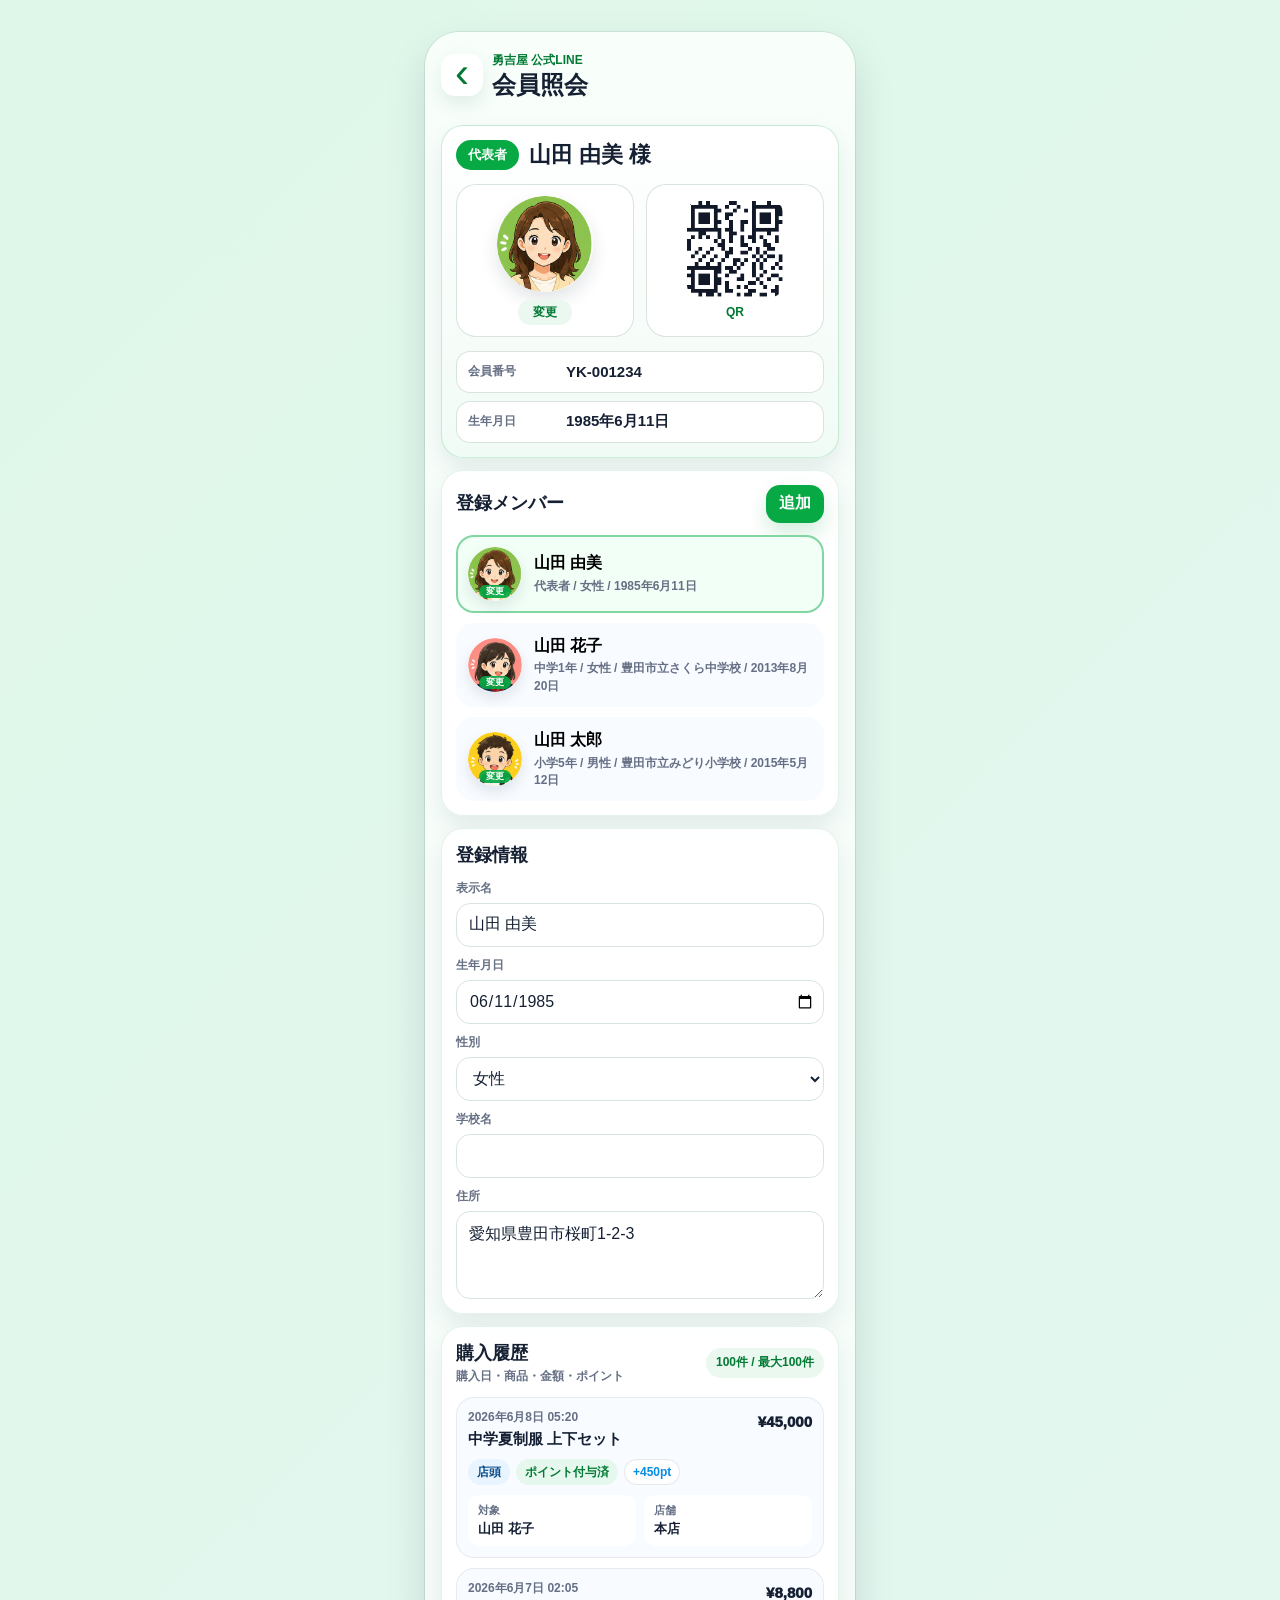
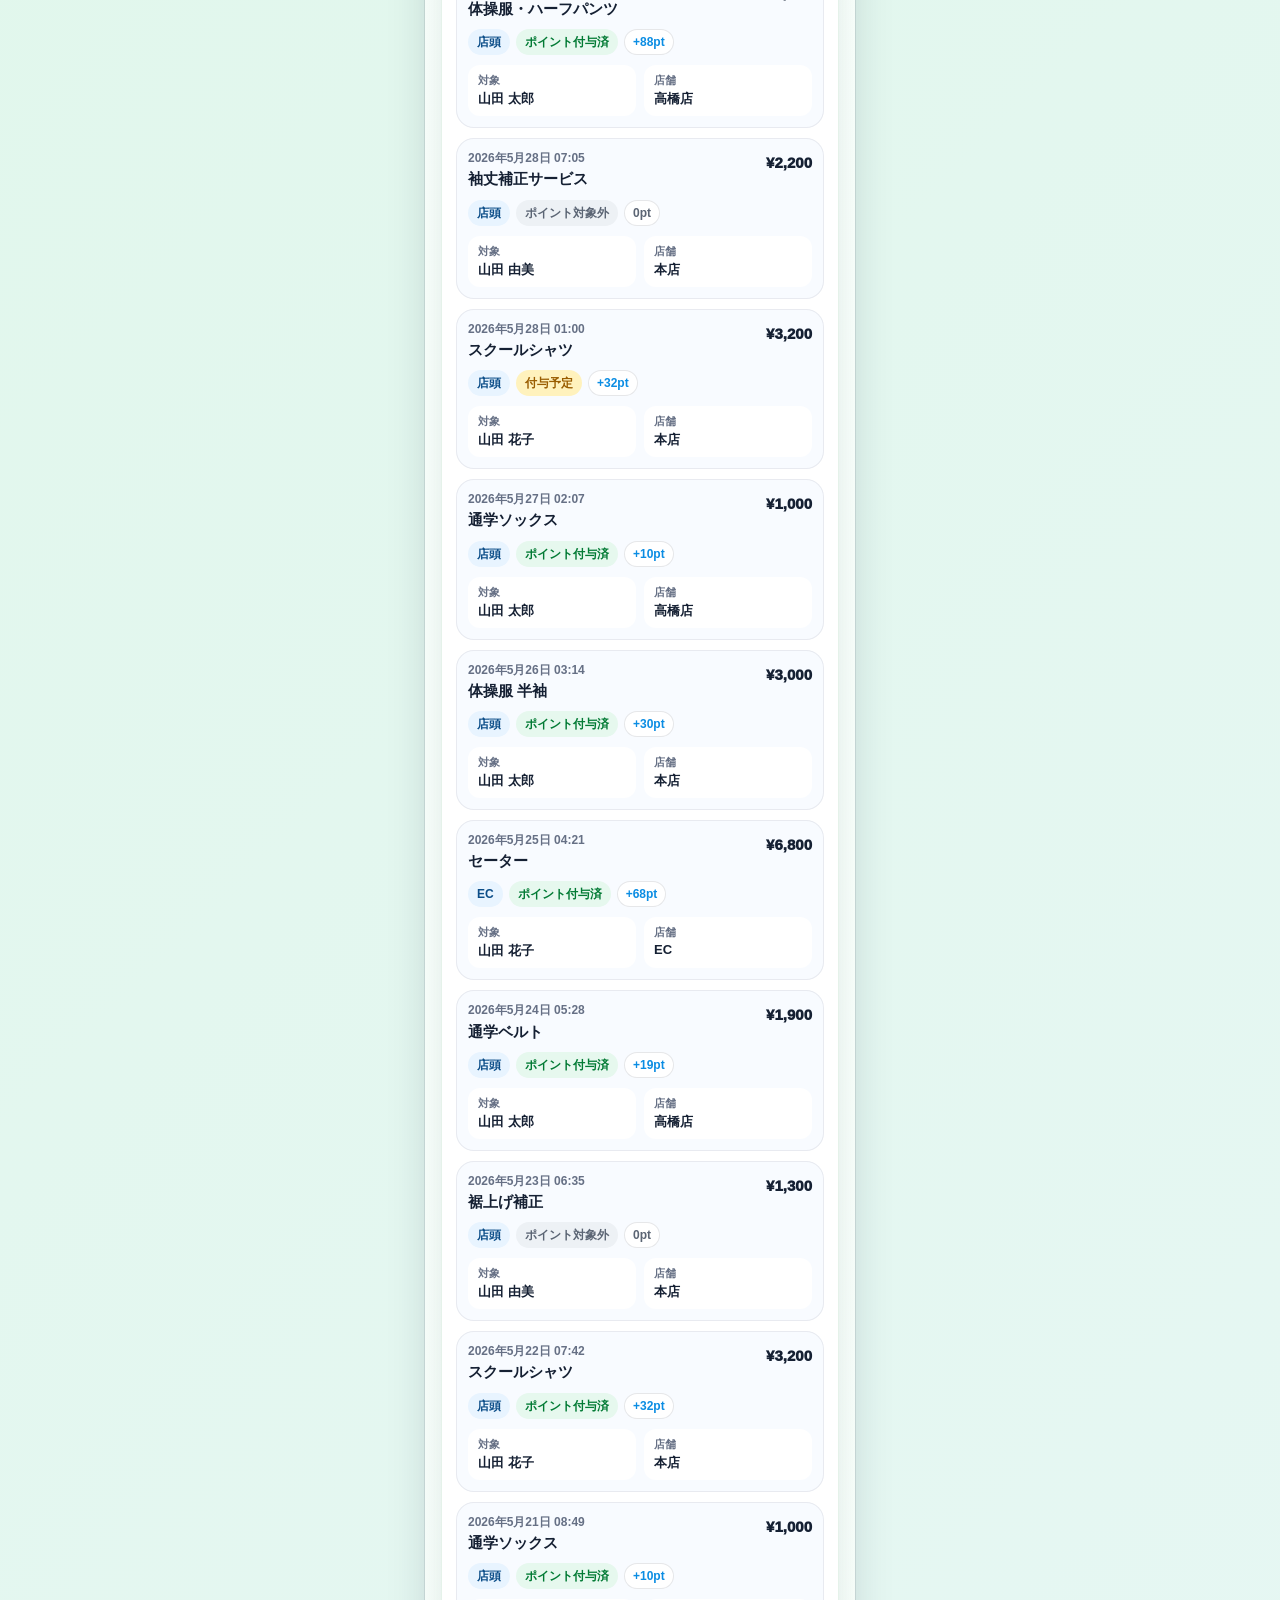
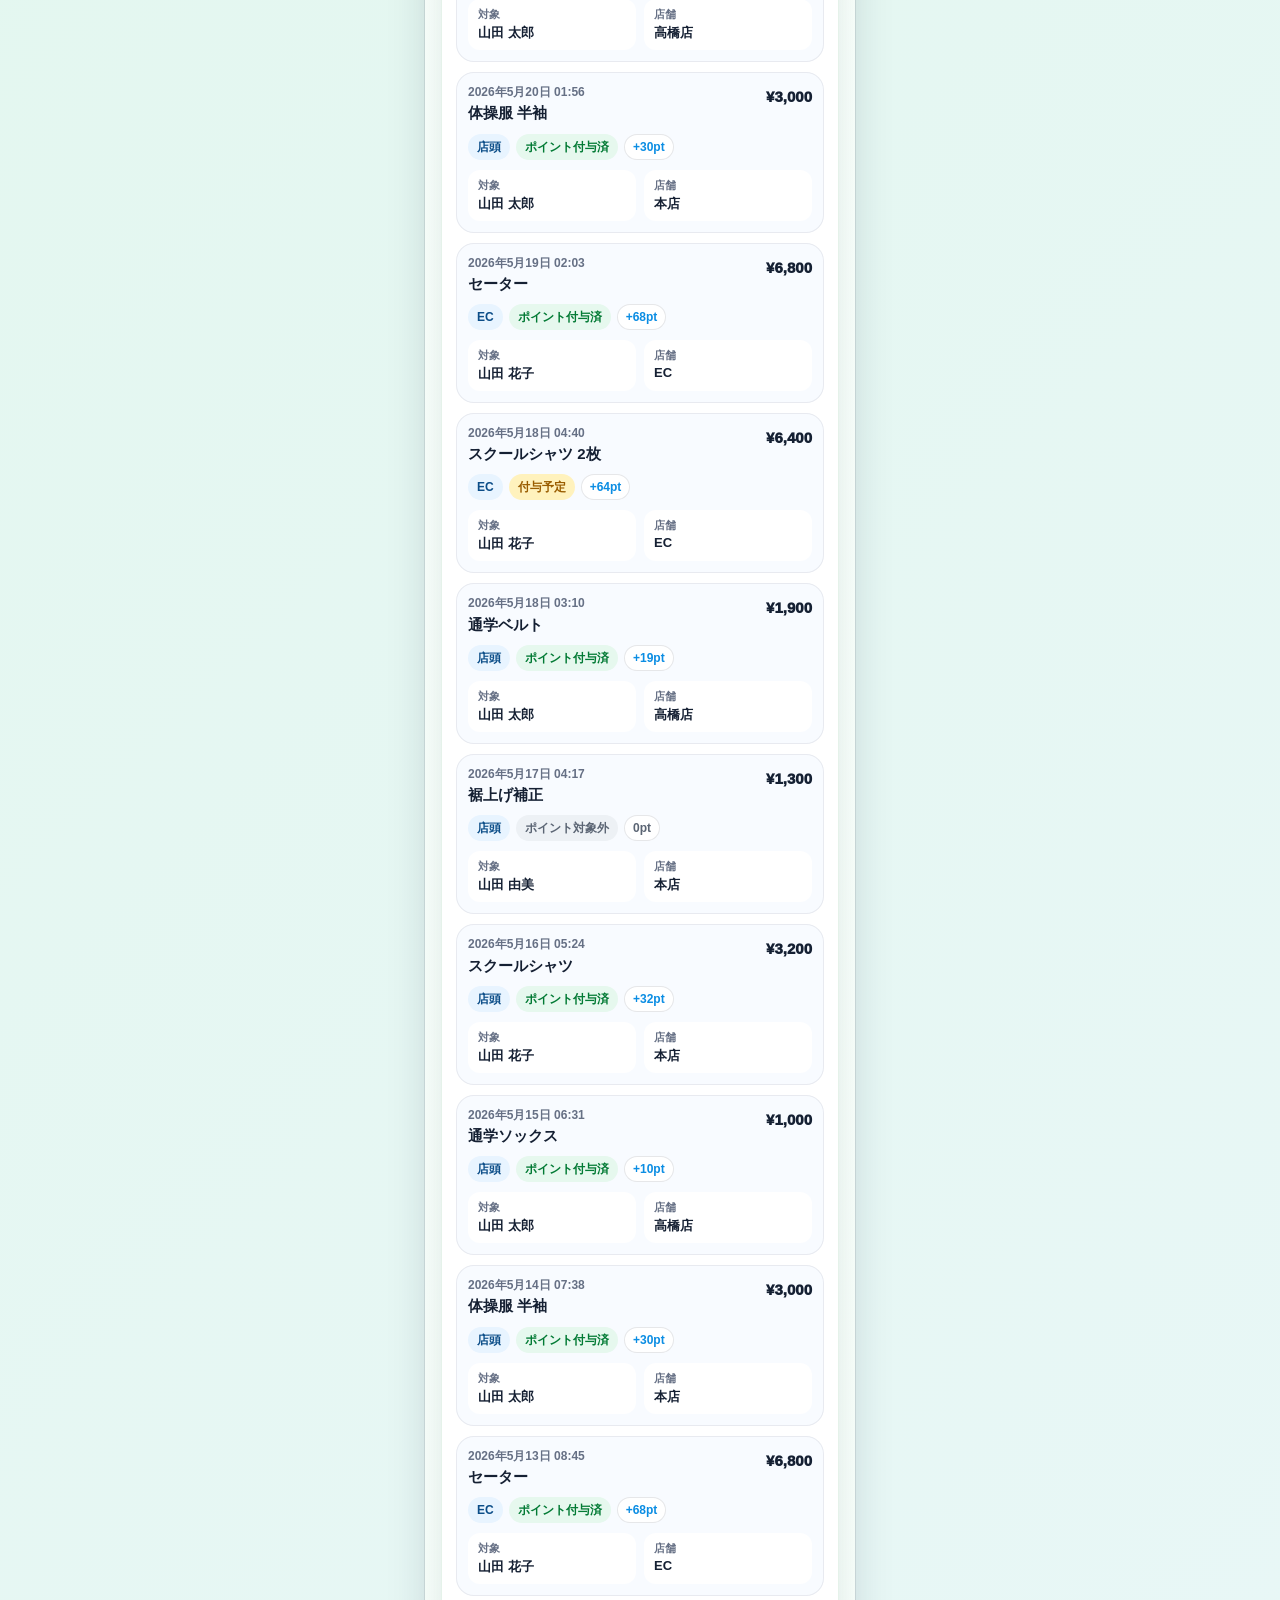
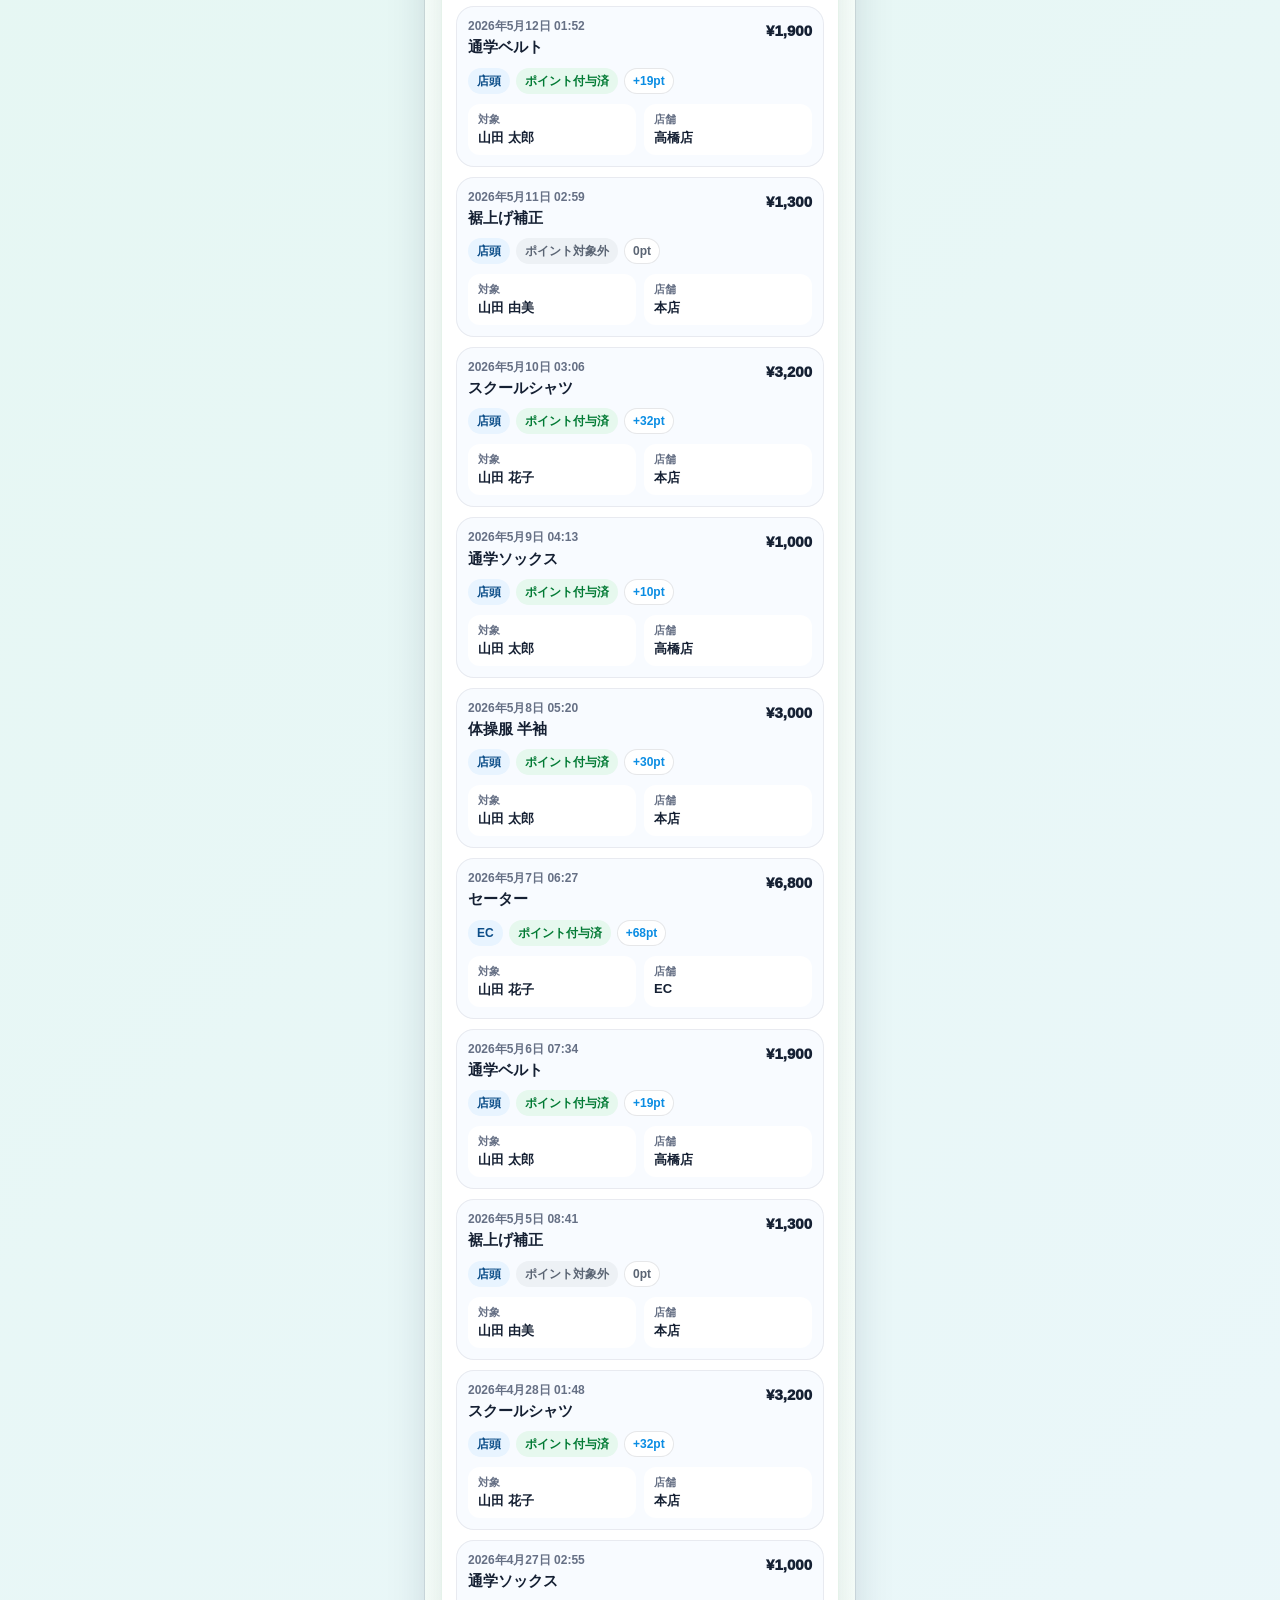
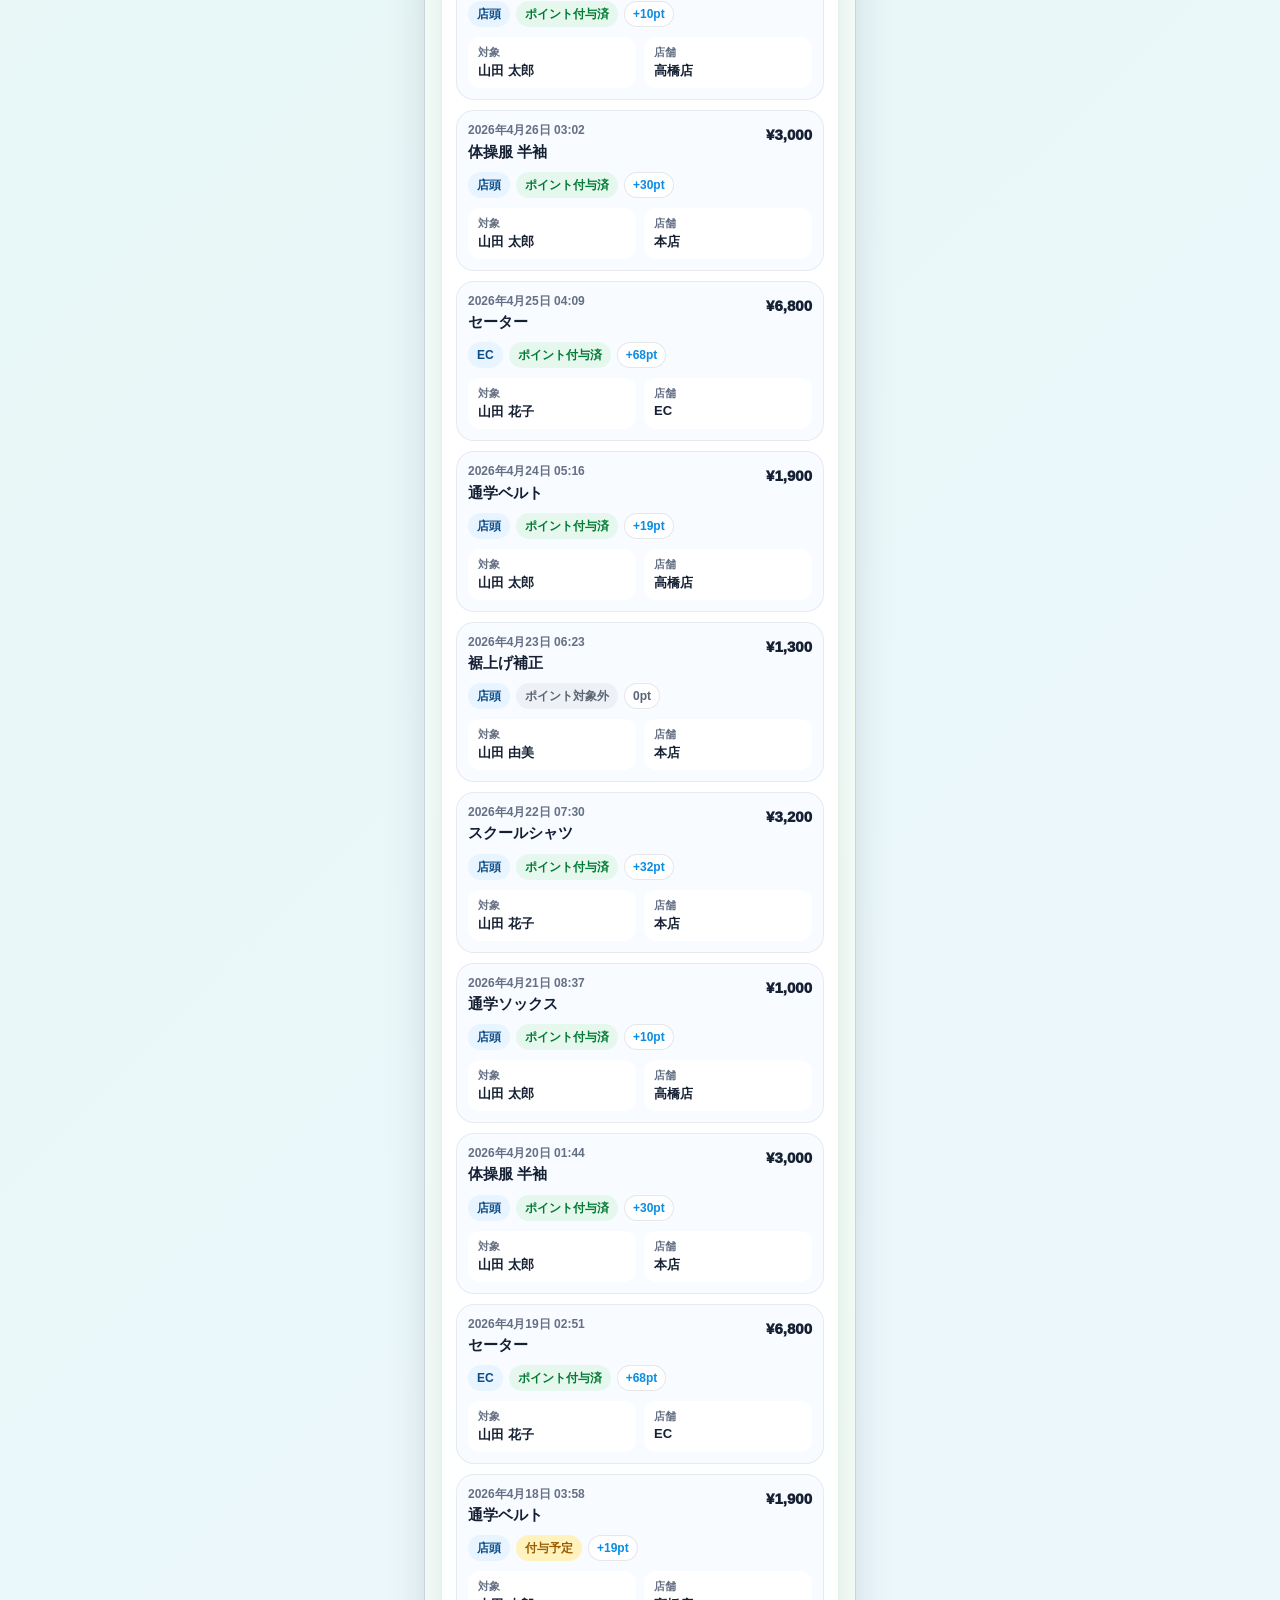
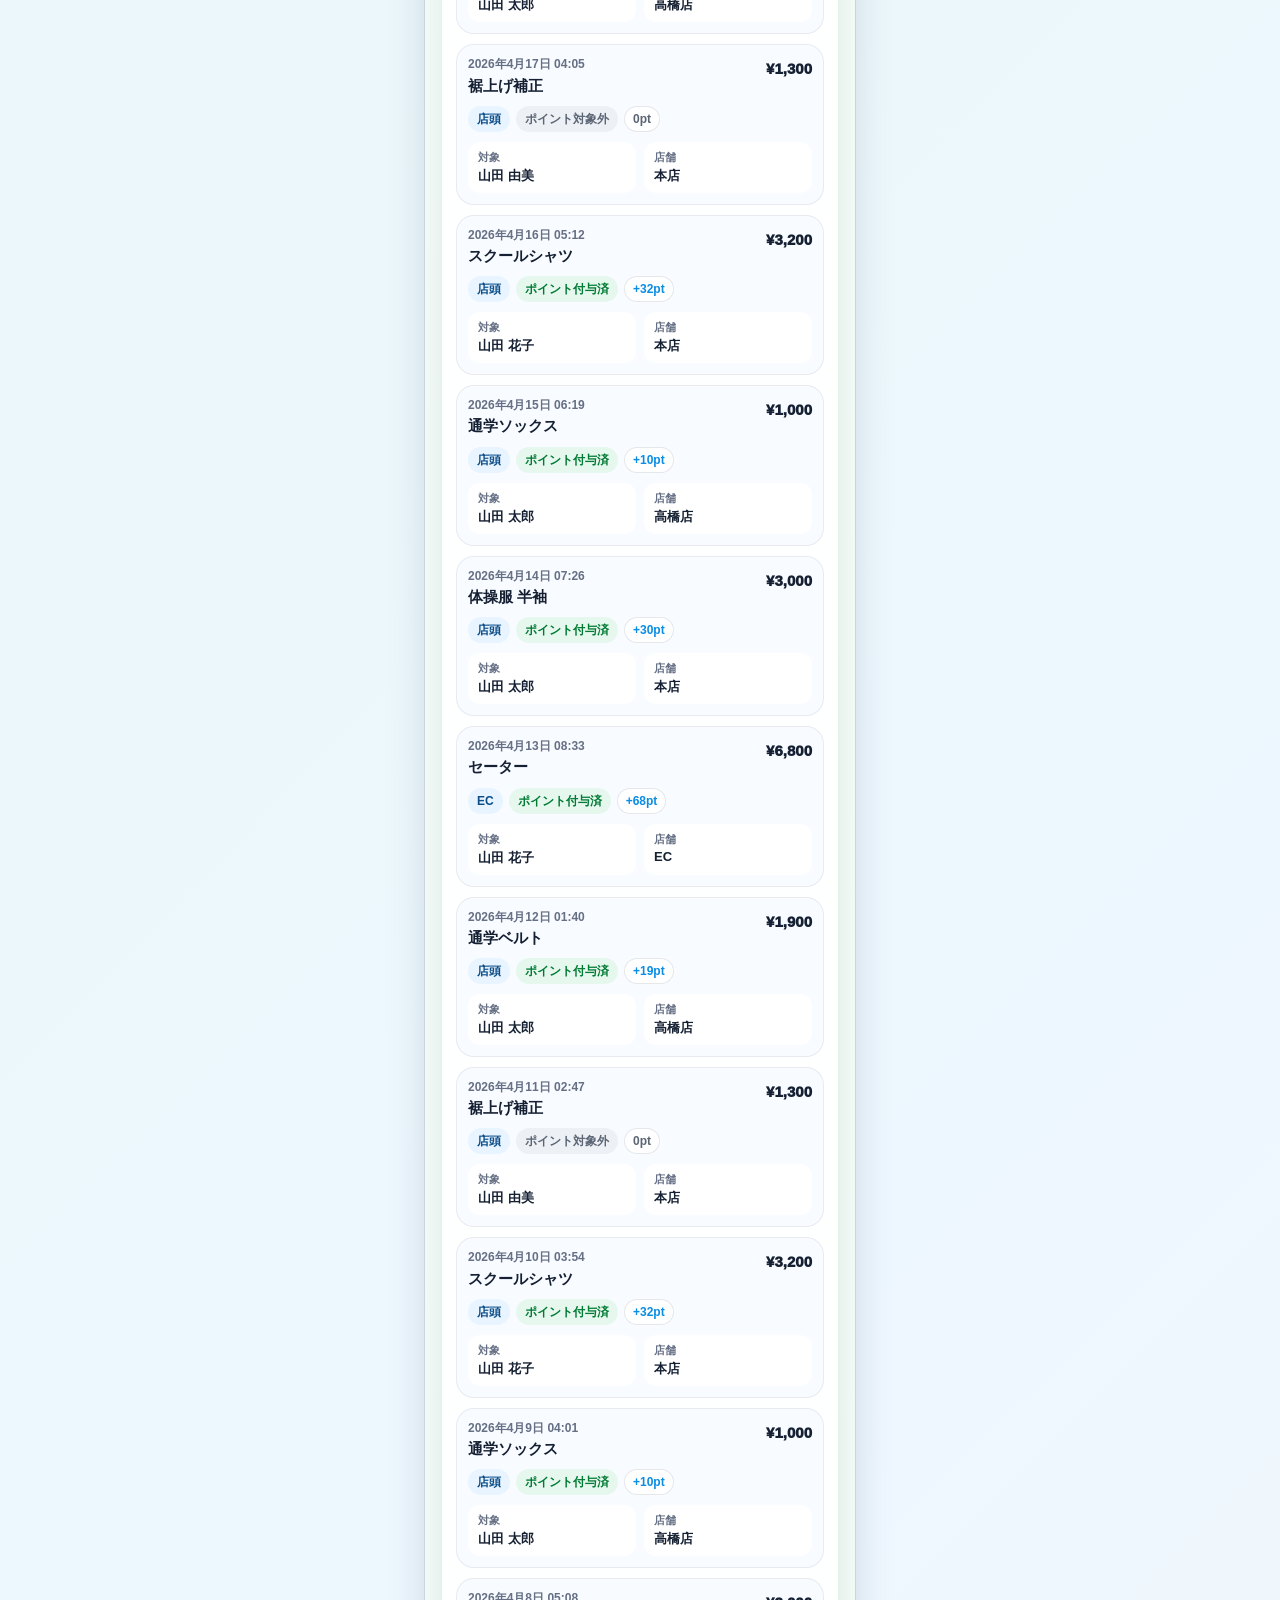
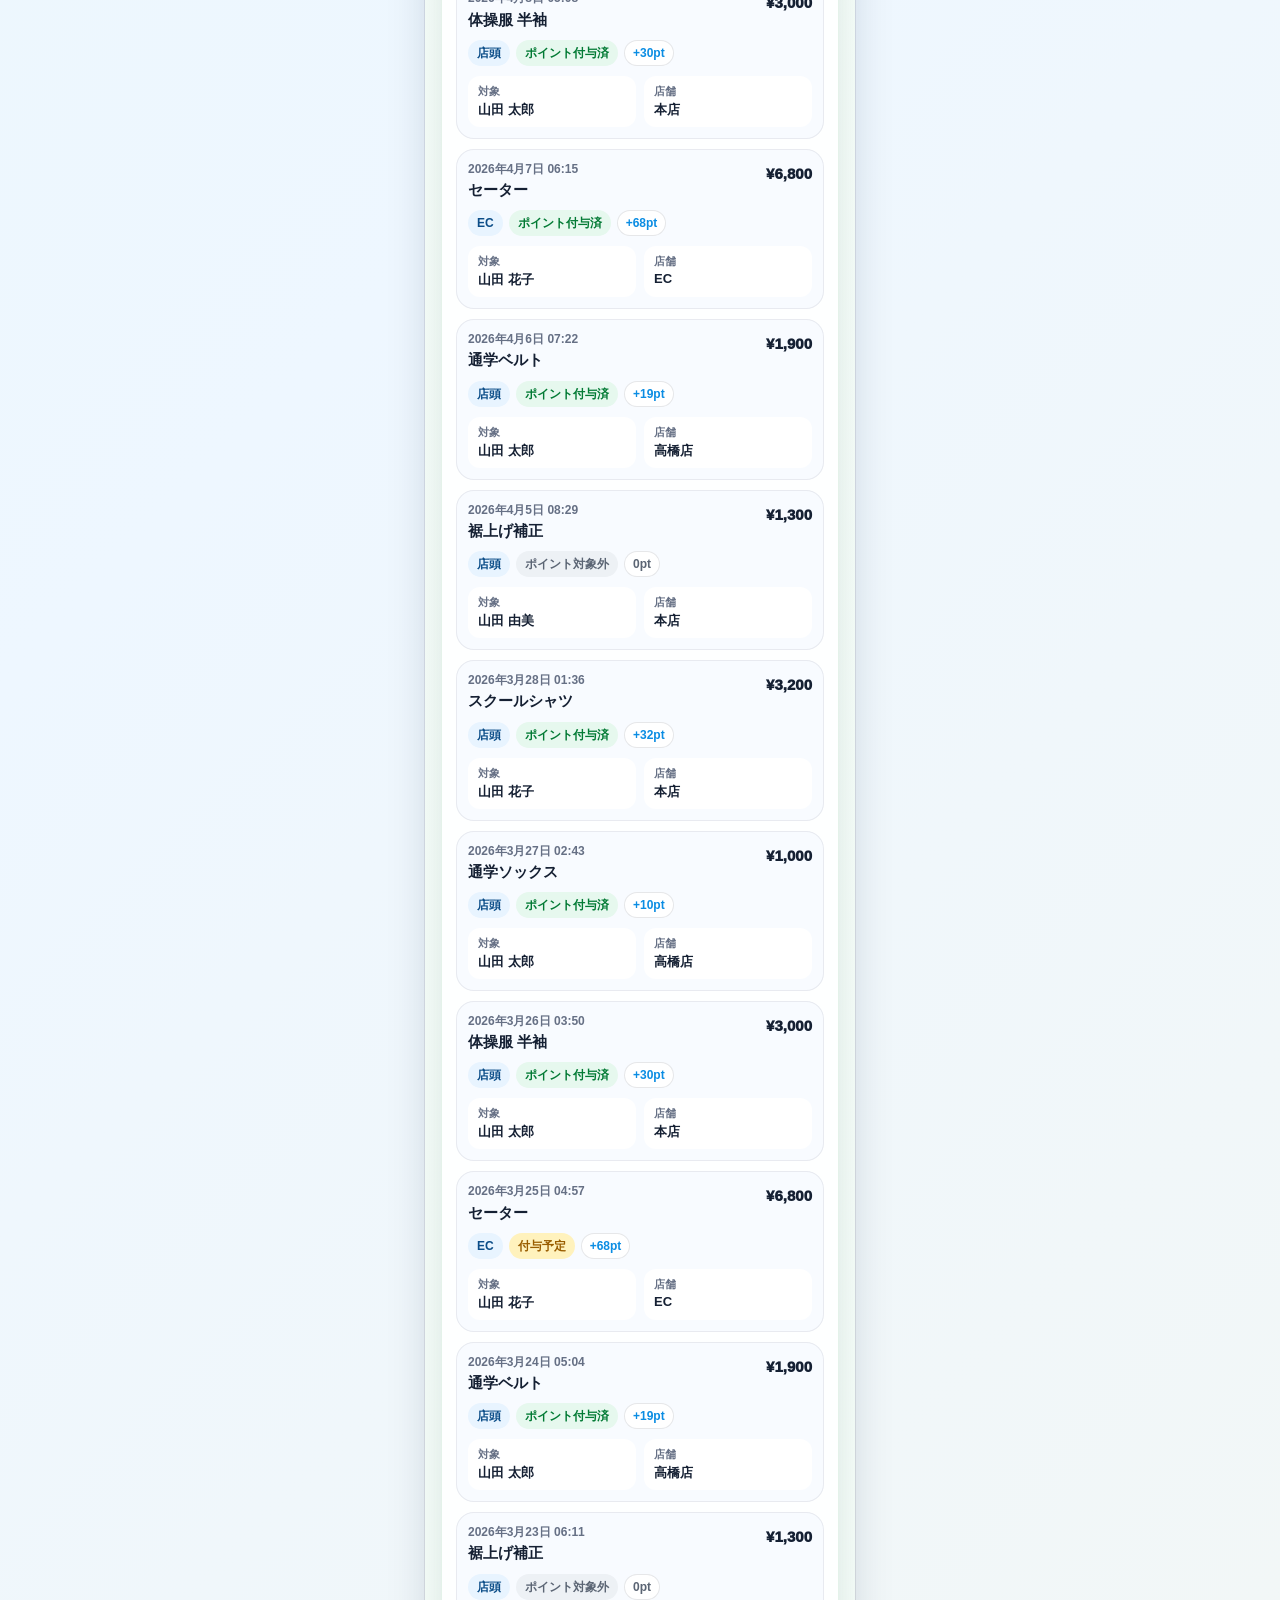
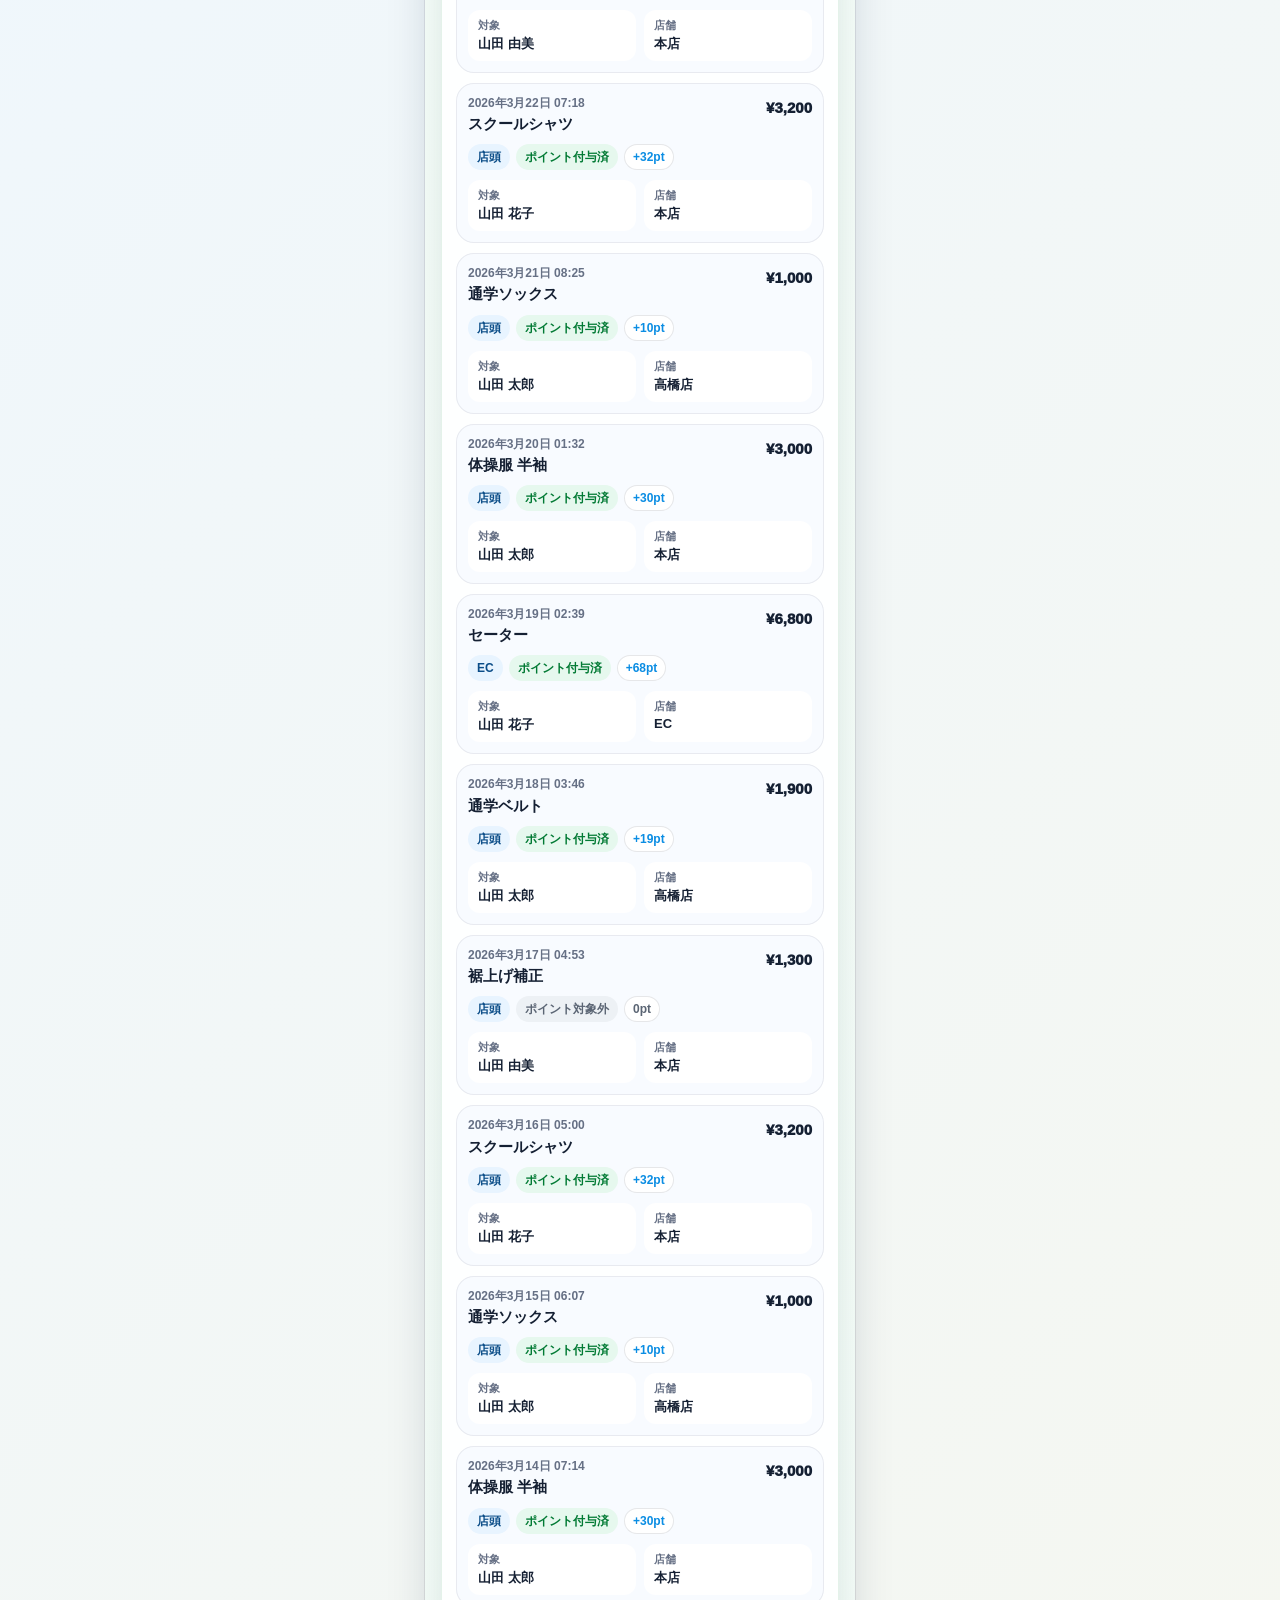
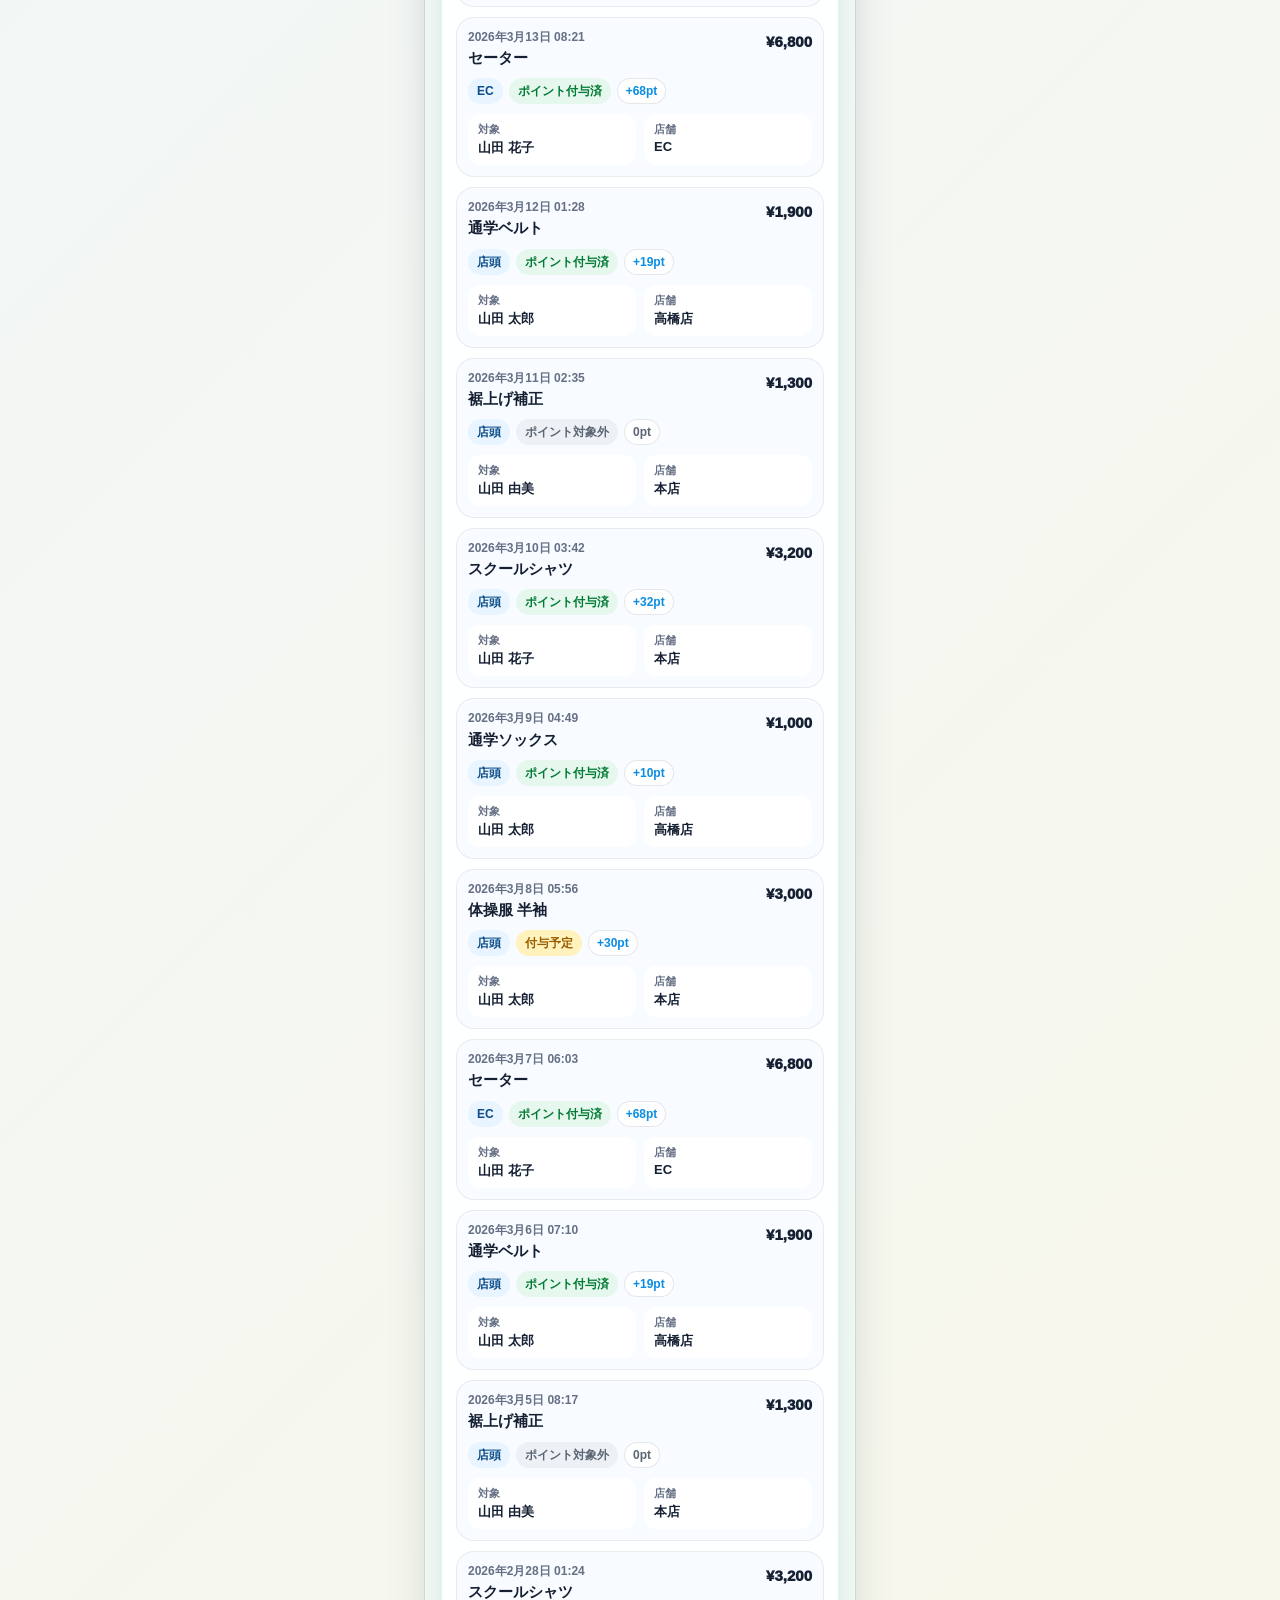
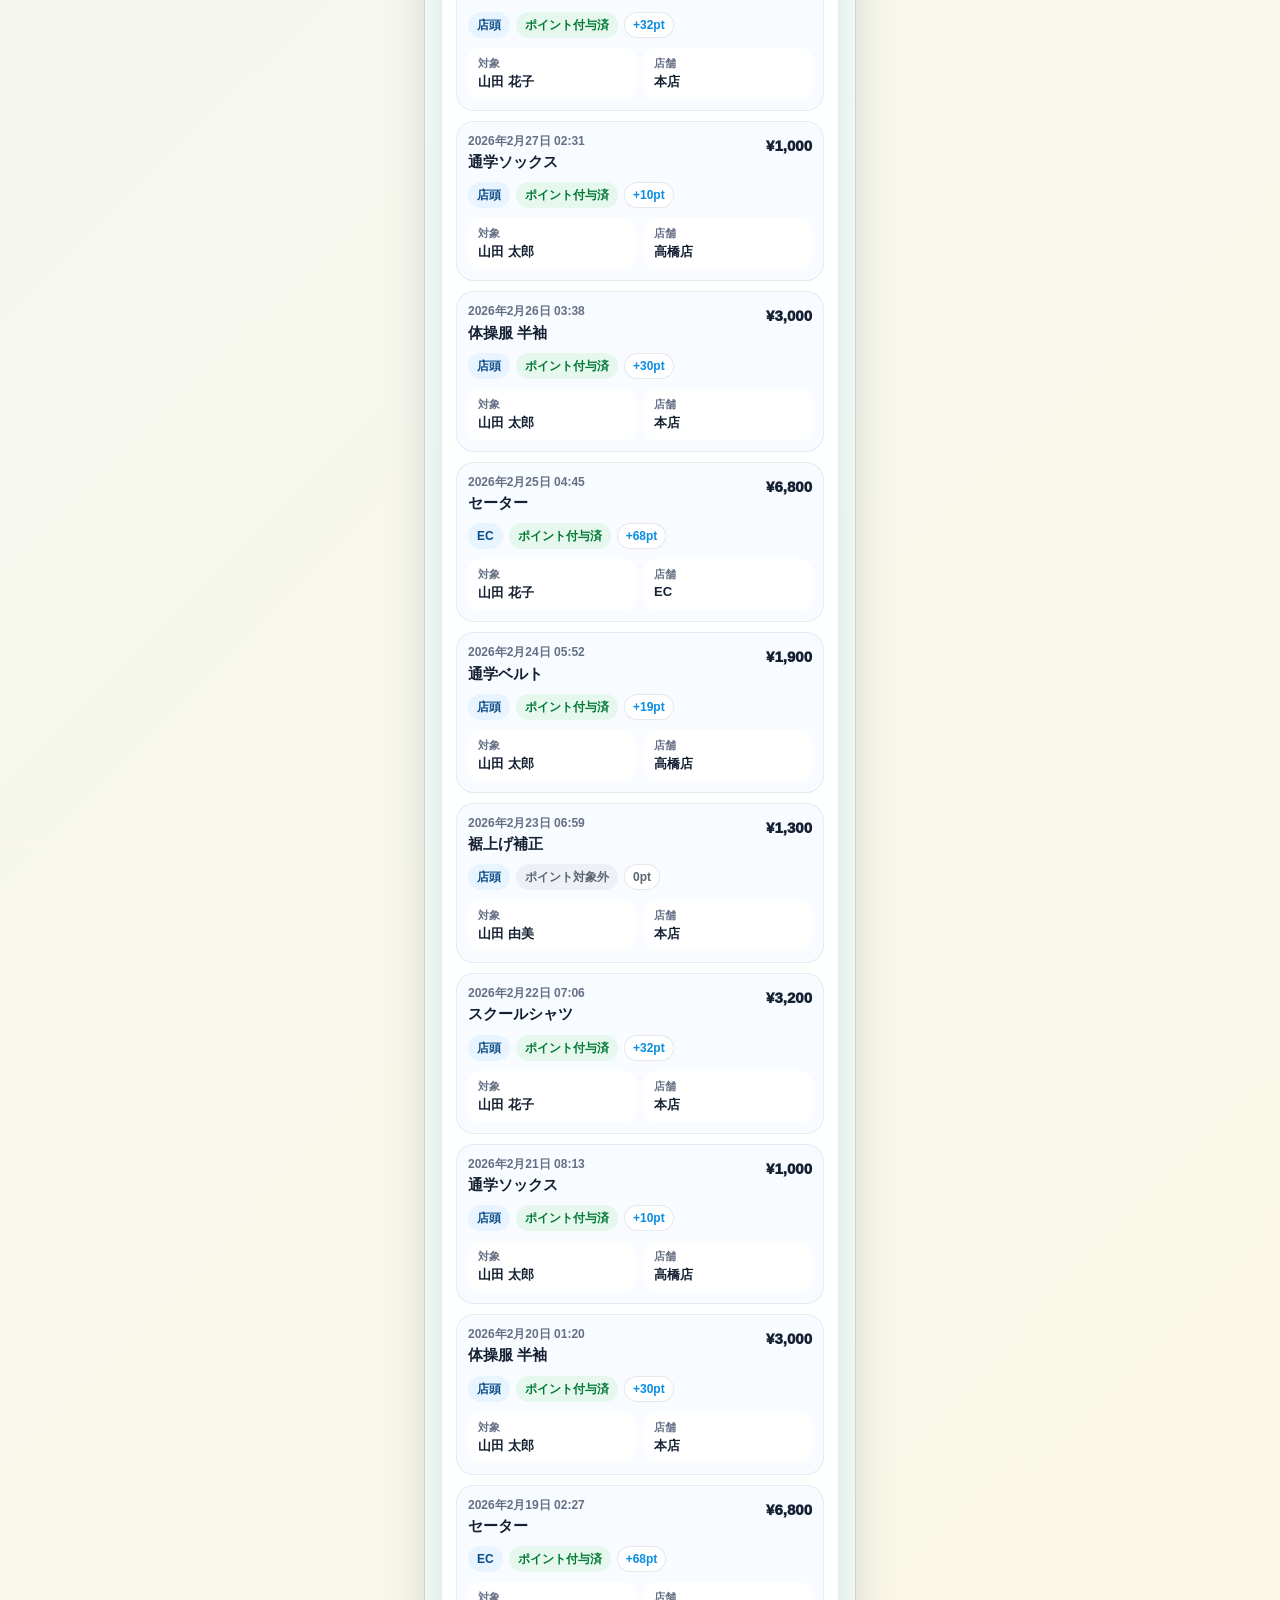
==== commit 4ebfd52f: "Connect shared point sync" ====
--- a/index.html
+++ b/index.html
@@ -6,9 +6,9 @@
     <title>勇吉屋 公式LINE会員情報デモ</title>
     <meta name="robots" content="noindex, nofollow" />
     <link rel="icon" href="data:," />
-    <link rel="stylesheet" href="./styles.css?v=20260613-line-browser-fix" />
+    <link rel="stylesheet" href="./styles.css?v=20260613-4-records-icon" />
     <script src="https://static.line-scdn.net/liff/edge/2/sdk.js"></script>
-    <script src="./config.js?v=20260613-line-browser-fix"></script>
+    <script src="./config.js?v=20260613-point-sync"></script>
   </head>
   <body>
     <main class="phone-shell" aria-label="勇吉屋公式LINE">
@@ -248,7 +248,7 @@
           <section class="measurement-record-card measurement-records-hero" aria-label="採寸履歴概要">
             <div>
               <span class="record-sync-badge">LINE会員ページ</span>
-              <h3>家族ごとの購入・採寸履歴</h3>
+              <h3>採寸履歴</h3>
               <p>誰が、何を、いつ、いくらで購入したかと、その時の採寸値を確認できます。</p>
             </div>
             <strong id="measurementRecordsCountText">0件</strong>
@@ -292,7 +292,7 @@
             </button>
             <div>
               <p>勇吉屋 クーポン</p>
-              <h2 id="couponScreenTitle">LINEデビューキャンペーン</h2>
+              <h2 id="couponScreenTitle">勇吉屋クーポン</h2>
             </div>
           </header>
 
@@ -358,6 +358,6 @@
       </section>
     </main>
 
-    <script src="./app.js?v=20260613-line-browser-fix"></script>
+    <script src="./app.js?v=20260613-point-sync"></script>
   </body>
 </html>
--- a/styles.css
+++ b/styles.css
@@ -1460,14 +1460,18 @@
 }
 
 .cancel-reservation-button {
+  grid-column: 1 / -1;
   width: 100%;
   min-height: 46px;
+  margin-top: 2px;
+  padding: 0 16px;
   border: 0;
   border-radius: 15px;
   color: #ffffff;
   background: #ef4b68;
   font-size: 15px;
   font-weight: 1000;
+  white-space: nowrap;
   box-shadow: 0 12px 24px rgba(239, 75, 104, 0.18);
 }
 
@@ -1627,16 +1631,19 @@
 
 .measurement-history-person {
   max-width: 100%;
-  color: var(--green-dark);
+  gap: 9px;
+  color: var(--green-dark);
+  font-size: 14px;
 }
 
 .measurement-history-person img {
   flex: 0 0 auto;
-  width: 22px;
-  height: 22px;
+  width: 40px;
+  height: 40px;
   border-radius: 999px;
   object-fit: cover;
   background: #e8f4ed;
+  box-shadow: inset 0 0 0 1.5px rgba(6, 169, 68, 0.22), 0 4px 10px rgba(6, 169, 68, 0.16);
 }
 
 .measurement-history-person span {
@@ -1705,9 +1712,9 @@
 
 .measurement-member-filter {
   min-width: 0;
-  min-height: 58px;
-  display: grid;
-  grid-template-columns: 38px minmax(0, 1fr);
+  min-height: 64px;
+  display: grid;
+  grid-template-columns: 44px minmax(0, 1fr);
   align-items: center;
   gap: 9px;
   border: 0;
@@ -1727,8 +1734,8 @@
 
 .measurement-member-filter img,
 .measurement-filter-all-icon {
-  width: 38px;
-  height: 38px;
+  width: 44px;
+  height: 44px;
   border-radius: 999px;
   object-fit: cover;
   background: white;
@@ -1739,7 +1746,7 @@
   display: grid;
   place-items: center;
   color: var(--green-dark);
-  font-size: 14px;
+  font-size: 16px;
   font-weight: 1000;
 }
 
